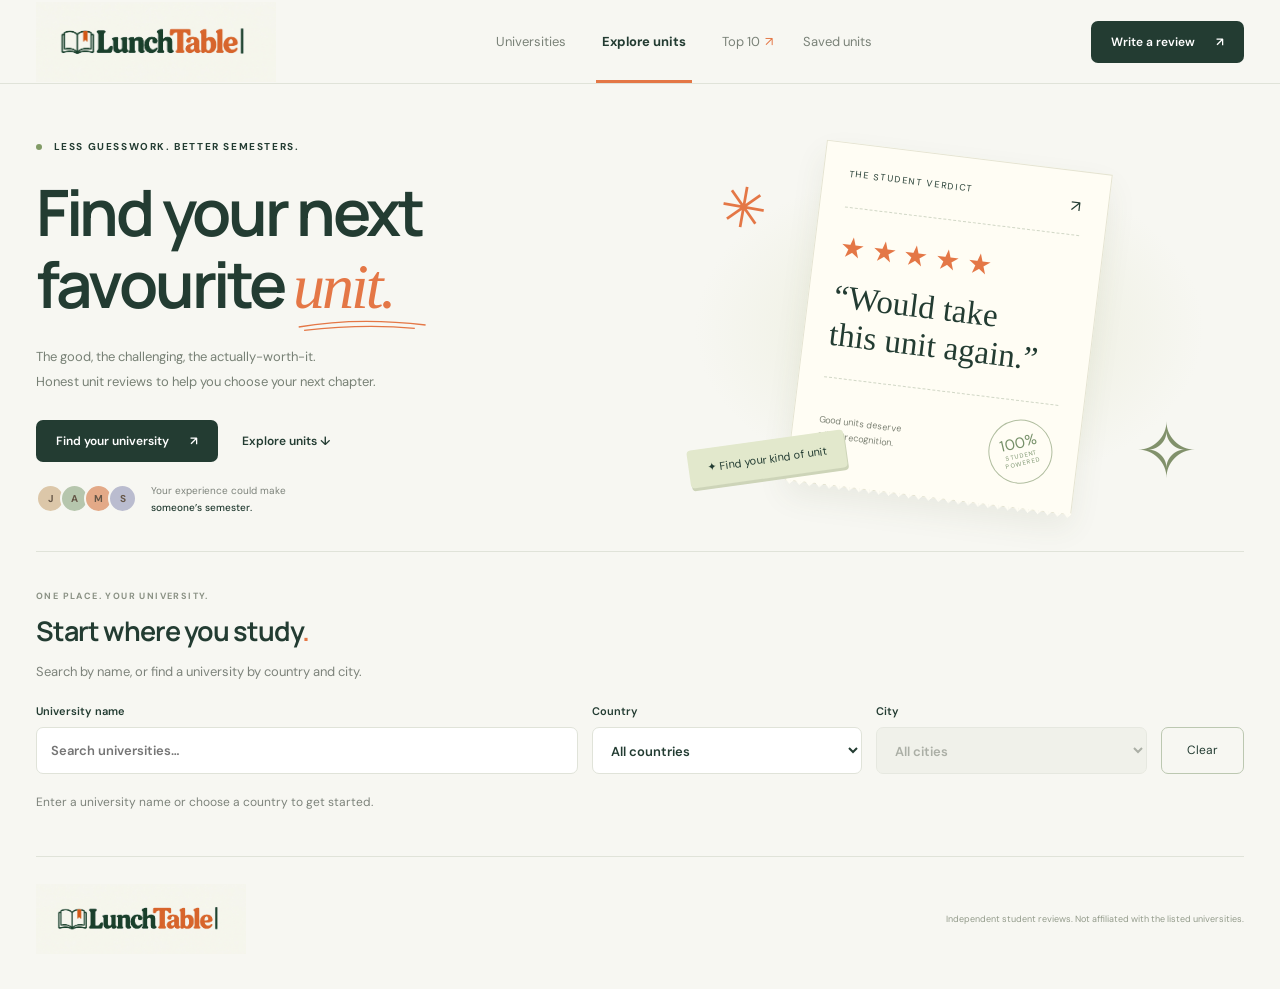
==== index.html @ 60475456 "added saved units" ====
<!doctype html><html lang="en"><head><meta charset="UTF-8"><meta name="viewport" content="width=device-width,initial-scale=1"><meta name="theme-color" content="#f7f7f2"><title>LunchTable — University unit reviews & rankings</title><meta name="description" content="Explore university units, read student reviews, and find the top-rated subjects at Monash, Melbourne, RMIT and Deakin."><link rel="icon" href="./assets/lunchtable-book-icon.png" type="image/png" sizes="64x64"><link rel="stylesheet" href="./assets/style.css"></head><body>
<header><a class="brand" href="./" aria-label="LunchTable home"><img class="brand-wordmark" src="./assets/lunchtable-book.jpg" width="2172" height="724" alt="LunchTable"></a><nav aria-label="Main navigation"><a class="nav directory-nav" href="#universities">Universities</a><button class="nav active" data-view="explore">Explore units</button><a class="nav" href="./top10.html">Top 10 <span>↗</span></a><a class="nav" href="./saved.html">Saved units</a></nav><button class="primary" id="write">Write a review <span>↗</span></button></header>
<main>
<section class="hero"><div class="hero-copy"><div class="eyebrow"><span></span> LESS GUESSWORK. BETTER SEMESTERS.</div><h1>Find your next<br>favourite <em>unit.</em><svg viewBox="0 0 200 20" aria-hidden="true"><path d="M4 13 Q90 -2 192 10 M12 18 Q100 8 176 15"/></svg></h1><p>The good, the challenging, the actually-worth-it.<br>Honest unit reviews to help you choose your next chapter.</p><div class="hero-actions"><a class="primary" href="#universities">Find your university <span>↗</span></a><a class="text-link" href="#catalogue" data-view="explore">Explore units ↓</a></div><div class="hero-bottom"><span class="avatars"><b>J</b><b>A</b><b>M</b><b>S</b></span><span>Your experience could make<br><strong>someone’s semester.</strong></span></div></div><div class="hero-art" aria-hidden="true"><span class="spark spark-one">✳</span><div class="ticket"><span class="ticket-top">THE STUDENT VERDICT <span>↗</span></span><div class="ticket-stars">★★★★★</div><div class="ticket-title">“Would take<br>this unit again.”</div><div class="ticket-bottom"><span>Good units deserve<br>a little recognition.</span><span class="seal">100%<br><small>STUDENT<br>POWERED</small></span></div></div><span class="floating-tag">✦ Find your kind of unit</span><span class="spark spark-two">✧</span></div></section>
<section class="university-directory" id="universities" aria-labelledby="university-heading"><div class="section-heading"><div><div class="eyebrow">ONE PLACE. YOUR UNIVERSITY.</div><h2 id="university-heading">Start where you study<span>.</span></h2></div></div><p class="finder-intro">Search by name, or find a university by country and city.</p><div class="university-finder"><label class="finder-query">University name<input id="university-search" type="search" placeholder="Search universities…" autocomplete="off" aria-controls="university-results"></label><label>Country<select id="university-country"><option value="">All countries</option></select></label><label>City<select id="university-city" disabled><option value="">All cities</option></select></label><button id="university-clear" class="secondary" type="button">Clear</button></div><p id="university-result-count" class="finder-summary" role="status"></p><div id="university-results" class="university-results"></div><div id="university-pagination" class="finder-pagination" hidden><button id="university-prev" class="secondary">← Previous</button><span id="university-page"></span><button id="university-next" class="secondary">Next →</button></div></section><div class="demo-note"><span><strong id="review-storage-label">Browser-only reviews</strong> · <span id="review-storage-note">Reviews and rankings are saved only in this browser, not shared with other visitors.</span></span><label class="toggle-label"><input type="checkbox" id="demo"> Demo reviews</label></div>
<section class="catalogue" id="catalogue"><div class="section-heading"><div><div class="eyebrow" id="section-eyebrow">YOUR NEXT SEMESTER STARTS HERE</div><h2 id="section-title">Explore the possibilities<span>.</span></h2></div><span class="unit-count" id="total-count"></span></div>
<p id="selected-university" class="selected-university"></p><p class="coverage-note" id="coverage-note" role="status"></p><div class="search-row"><label class="search-box"><svg viewBox="0 0 24 24" fill="none" stroke="currentColor" stroke-width="1.7"><circle cx="10.5" cy="10.5" r="6.5"/><path d="m16 16 5 5"/></svg><input id="search" placeholder="Search a unit name or code…" aria-label="Search units"><kbd>⌘ K</kbd></label><label class="sort-label">Sort by <select id="sort"><option value="popular">Most reviewed</option><option value="rating">Highest rated</option><option value="code">Unit code</option></select></label></div>
<div id="faculties" class="chips" aria-label="Filter by faculty"></div><div class="results-meta"><span id="result-count" aria-live="polite"></span><span id="rank-note">A little insight goes a long way.</span></div><div class="grid" id="units"><p>Loading the catalogue…</p></div><div class="load-more-wrap"><button id="load-more" class="secondary" hidden>Show more units ↓</button></div>
</section><section class="contribute"><div class="contribute-icon">✳</div><div><h2>Been there. Studied that.</h2><p>Help the next student find a unit they’ll love.</p></div><button class="primary" id="contribute">Share your experience ↗</button></section><footer><a class="brand" href="./" aria-label="LunchTable home"><img class="brand-wordmark" src="./assets/lunchtable-book.jpg" width="2172" height="724" alt="LunchTable"></a><span>Independent student reviews. Not affiliated with the listed universities.</span><a id="handbook-link" href="https://handbook.monash.edu/2026" target="_blank" rel="noreferrer">Official handbook ↗</a></footer></main>
<dialog id="detail"><button class="close" aria-label="Close unit details">×</button><div id="detail-content"></div></dialog>
<dialog id="review-dialog"><button class="close" aria-label="Close review form">×</button><div class="eyebrow">PASS IT ON</div><h2>How was your unit?</h2><p class="muted">Your honest experience helps someone choose.</p><form id="review-form"><label>Unit<select name="unit" id="review-unit" required></select></label><fieldset><legend>Your enjoyment rating</legend><div class="rating-input" id="rating-input"></div></fieldset><label>Your display name<input name="author" required minlength="2" maxlength="60" placeholder="e.g. Alex"></label><fieldset class="study-period"><legend>When did you take this unit?</legend><p class="form-help">Units change over time. Tell students which offering your review is about.</p><div class="study-period-fields"><label>Year taken<input type="number" name="year" id="review-year" required min="1958" step="1" placeholder="e.g. 2026"></label><label>Semester / teaching period<select name="semester" required><option value="" disabled selected>Select a semester</option><option>Semester 1</option><option>Semester 2</option><option>Summer semester</option><option>Winter semester</option><option>Trimester 1</option><option>Trimester 2</option><option>Trimester 3</option><option>Full year</option><option>Other teaching period</option></select></label></div></fieldset><label>Your review<textarea name="body" required minlength="20" maxlength="2000" rows="4" placeholder="What did you enjoy? What should other students know?"></textarea></label><p class="form-help">20–2,000 characters. Keep it constructive and avoid personal information. <span id="form-storage-note">Your review stays in this browser and is not publicly published.</span></p><p id="form-error" role="alert"></p><button class="primary submit" type="submit">Save review in this browser ↗</button></form></dialog><div id="toast" role="status"></div><script src="./assets/runtime-config.js"></script><script src="./assets/university-search.js"></script><script src="./assets/app.js"></script></body></html>
---- assets/style.css ----
@import url('https://fonts.googleapis.com/css2?family=DM+Sans:wght@400;450;500;550;600;650;700&family=Manrope:wght@500;600;650;700;750;800&display=swap');
:root{--bg:#f7f7f2;--ink:#233c32;--muted:#7d837b;--orange:#e47746;--line:#e0e3d9;--green:#345646}*{box-sizing:border-box}body{margin:0;background:var(--bg);color:var(--ink);font-family:'DM Sans',sans-serif;font-size:14px}button,input,select,textarea{font:inherit}button,a,input,select,textarea{-webkit-tap-highlight-color:transparent}button{cursor:pointer}button:focus-visible,a:focus-visible{outline:3px solid var(--orange);outline-offset:4px}a{color:inherit;text-decoration:none}header{height:94px;max-width:1320px;margin:auto;padding:0 50px;display:flex;align-items:center;justify-content:space-between;border-bottom:1px solid var(--line)}.brand{font-family:'Manrope',sans-serif;font-size:27px;font-weight:800;letter-spacing:-1.5px;display:flex;align-items:center;gap:9px}.brand-dot{color:var(--orange);margin-left:-9px}.brand-icon{background:var(--ink);color:var(--bg);width:33px;height:35px;border-radius:9px;font-size:31px;line-height:32px;text-align:center;position:relative}.brand-icon span{position:absolute;right:-7px;top:-7px;font-size:21px;color:var(--orange)}nav{display:flex;gap:30px;height:100%;align-items:center}.nav{height:100%;border:0;background:none;color:#7a8278;font-size:13px;position:relative}.nav.active{color:var(--ink);font-weight:700}.nav.active:after{content:'';position:absolute;bottom:0;height:3px;background:var(--orange);left:0;right:0}.nav span{color:var(--orange);margin-left:5px}.primary{background:var(--ink);color:white;border:0;border-radius:7px;padding:13px 20px;font-size:12px;font-weight:600}.primary span{margin-left:18px}main{max-width:1220px;margin:auto;padding:0 36px}.university-bar{display:flex;justify-content:space-between;align-items:center;padding:25px 0}.university-bar label{font-size:18px;display:flex;gap:8px;align-items:center}.university-bar select{background:transparent;border:0;font-size:12px;font-weight:650;color:var(--ink);padding:7px}.community{font-size:11px;color:var(--muted)}.community i,.eyebrow>span{display:inline-block;width:6px;height:6px;background:#819b66;border-radius:50%;margin-right:8px}.hero{display:grid;grid-template-columns:1.1fr 1fr;min-height:378px;padding:31px 26px 35px 0;align-items:center}.eyebrow{font-size:10px;letter-spacing:1.6px;font-weight:700}.hero h1{font-family:'Manrope',sans-serif;letter-spacing:-3.3px;font-size:58px;line-height:1.12;font-weight:650;margin:23px 0 23px;position:relative;width:fit-content}.hero h1 em{font-family:Georgia,serif;color:var(--orange);font-weight:400;letter-spacing:-3px}.hero h1 svg{position:absolute;bottom:-13px;right:-9px;width:135px;height:20px;fill:none;stroke:var(--orange);stroke-width:2}.hero p{line-height:1.9;color:#778075;font-size:13px}.hero-bottom{display:flex;gap:14px;margin-top:26px;align-items:center;font-size:10px;line-height:1.7;color:var(--muted)}.hero-bottom strong{color:var(--ink);font-weight:500}.avatars{display:flex;padding-left:5px}.avatars b{width:29px;height:29px;border-radius:50%;border:2px solid var(--bg);background:#dcc7a9;display:grid;place-items:center;margin-left:-5px;color:#655647;font-size:10px}.avatars b:nth-child(2){background:#b6c6ad}.avatars b:nth-child(3){background:#e3a987}.avatars b:nth-child(4){background:#babccf}.hero-art{height:330px;position:relative;display:grid;place-items:center;background:radial-gradient(ellipse,#e9ebd8 0,transparent 67%)}.ticket{width:288px;background:#fffdf4;padding:24px 25px;transform:rotate(7deg);box-shadow:0 14px 30px #4f593114;border:1px solid #e5e4d3;position:relative}.ticket:after{content:'';position:absolute;left:-1px;right:-1px;height:9px;bottom:-8px;background:linear-gradient(135deg,#fffdf4 25%,transparent 25%) -5px 0,linear-gradient(225deg,#fffdf4 25%,transparent 25%) -5px 0;background-size:10px 10px}.ticket-top{display:flex;justify-content:space-between;font-size:9px;letter-spacing:1.7px;border-bottom:1px dashed #d1d7c6;padding-bottom:18px}.ticket-top span{font-size:16px}.ticket-stars{font-size:28px;letter-spacing:7px;color:var(--orange);margin-top:21px}.ticket-title{font-family:Georgia,serif;font-size:33px;line-height:1.15;margin:13px 0 23px}.ticket-bottom{display:flex;align-items:center;justify-content:space-between;font-size:9px;color:#7b8073;line-height:1.6;border-top:1px dashed #d1d7c6;padding-top:18px}.seal{border:1px solid #b1bea0;border-radius:50%;width:64px;height:64px;display:flex;flex-direction:column;align-items:center;justify-content:center;color:#769069;font-size:15px;line-height:1.1;transform:rotate(-20deg)}.seal small{font-size:6px;text-align:center;line-height:1.4;letter-spacing:1px}.spark{position:absolute;color:var(--orange)}.spark-one{top:18px;left:39px;font-size:56px;transform:rotate(10deg)}.spark-two{bottom:3px;right:20px;font-size:75px;color:#81916b}.floating-tag{position:absolute;bottom:25px;left:7px;transform:rotate(-8deg);background:#e2e8cc;padding:12px 19px;border-radius:4px;font-size:11px;box-shadow:1px 3px 0 #cdd4b8}.demo-note{margin:20px 0 43px;padding:11px 14px;background:#eeefe7;border-radius:6px;display:flex;justify-content:space-between;align-items:center;font-size:10px;color:#747c6d;gap:12px}.toggle-label{white-space:nowrap;display:flex;align-items:center;gap:6px}.toggle-label input{accent-color:var(--green)}.section-heading{display:flex;justify-content:space-between;align-items:end}.section-heading .eyebrow{font-size:9px;color:#8b9285;letter-spacing:1.4px}h2{font-family:'Manrope',sans-serif;font-size:27px;letter-spacing:-1px;font-weight:650;margin:10px 0 0}h2 span{color:var(--orange)}.unit-count{font-size:11px;color:#8b9187;padding-bottom:5px}.search-row{display:flex;gap:20px;margin:25px 0 18px;align-items:center}.search-box{background:white;border:1px solid var(--line);border-radius:7px;display:flex;align-items:center;flex:1;padding:13px 16px;gap:11px}.search-box svg{width:18px;height:18px;color:#8b9285}.search-box input{width:100%;border:0;background:none;outline:none;color:var(--ink);font-size:12px}.search-box:focus-within{border-color:var(--green)}kbd{font-size:10px;background:#f5f6f0;border:1px solid var(--line);border-radius:4px;padding:3px 6px;white-space:nowrap;color:#8e9387}.sort-label{font-size:11px;color:#8b9186;white-space:nowrap}.sort-label select{background:transparent;border:0;color:var(--ink);font-size:11px;margin-left:6px}.chips{display:flex;gap:7px;flex-wrap:wrap}.chip{border:1px solid var(--line);background:transparent;border-radius:30px;padding:8px 14px;color:#777f71;font-size:10px;white-space:nowrap}.chip.active{background:var(--ink);color:white;border-color:var(--ink)}.results-meta{display:flex;justify-content:space-between;margin:25px 0 14px;font-size:10px;color:#969c91}.grid{display:grid;grid-template-columns:repeat(3,1fr);gap:16px}.card{position:relative;background:#fff;border:1px solid #e2e5db;border-radius:10px;padding:22px;min-height:231px;transition:transform .2s,box-shadow .2s}.card:hover{transform:translateY(-3px);box-shadow:0 9px 22px #263c3209}.card-top{display:flex;align-items:center;justify-content:space-between;margin-bottom:17px}.faculty-tag{border-radius:4px;padding:5px 8px;font-size:8px;font-weight:650;background:var(--tint);color:var(--tone)}.bookmark{background:none;border:0;padding:2px;color:#acb1a4}.bookmark svg{width:16px;height:19px;fill:none;stroke:currentColor;stroke-width:1.5}.bookmark.saved{color:var(--orange)}.bookmark.saved svg{fill:#f7e1d6}.code{font-size:10px;letter-spacing:.6px;color:#8f9789;font-weight:600}.unit-title{font-family:'Manrope',sans-serif;font-weight:700;font-size:16px;line-height:1.5;letter-spacing:-.4px;margin:5px 0 13px;background:none;border:0;padding:0;text-align:left;color:var(--ink);min-height:48px}.rating{font-size:14px;font-weight:700;display:flex;align-items:center;gap:7px}.stars{color:var(--orange);font-size:12px;letter-spacing:1px}.rating small{font-size:10px;color:#979d93;font-weight:400}.card-bottom{display:flex;justify-content:space-between;border-top:1px solid #edf0e7;margin-top:16px;padding-top:12px;font-size:9px;color:#9ba292}.card-bottom button{border:0;background:none;color:#5d7562;font-size:10px}.rank{font-size:12px;font-weight:700;color:var(--orange);margin-right:7px}.contribute{display:flex;align-items:center;gap:23px;background:#edf0e4;border:1px solid #e1e7d6;border-radius:8px;margin:40px 0;padding:27px 30px}.contribute-icon{font-size:49px;color:#7e936b}.contribute h2{font-size:21px;margin:0}.contribute p{font-size:11px;color:#87917b;margin-bottom:0}.contribute .primary{margin-left:auto}footer{display:flex;align-items:center;justify-content:space-between;border-top:1px solid var(--line);padding:27px 0 34px;font-size:9px;color:#939b8b;gap:18px}footer .brand{font-size:21px;color:var(--ink)}dialog{border:1px solid var(--line);border-radius:14px;padding:34px;width:min(580px,calc(100% - 28px));max-height:90vh;color:var(--ink);background:var(--bg)}dialog::backdrop{background:#1b302a77;backdrop-filter:blur(4px)}.close{position:absolute;right:16px;top:10px;background:none;border:0;font-size:27px;color:#6c7b69}dialog h2{margin:12px 0}dialog p{line-height:1.8}dialog form{display:grid;gap:15px;margin-top:23px}form label{display:grid;gap:7px;font-size:12px;font-weight:600}form input,form select,textarea{width:100%;padding:12px;border:1px solid #d5dccd;border-radius:6px;background:white;color:var(--ink)}fieldset{border:0;padding:0;margin:0}legend{font-size:12px;margin-bottom:6px}.rating-input{display:flex;gap:10px}.rating-input label{display:block;cursor:pointer}.rating-input input{position:absolute;opacity:0;width:1px}.rating-input span{font-size:34px;color:#ccd2c4}.rating-input label.selected span{color:var(--orange)}.rating-input input:focus-visible+span{outline:2px solid var(--green)}.muted,.form-help{color:var(--muted);font-size:12px}.form-help{font-size:10px;margin:0}#form-error{color:#a03b23;margin:0;font-size:12px}.submit{width:100%}.detail-description{font-size:13px;color:#778070}.detail-actions{display:flex;gap:18px;align-items:center;margin:24px 0}.detail-actions a{font-size:12px;text-decoration:underline}.review-item{padding:20px 0;border-top:1px solid var(--line)}.review-item .review-head{display:flex;justify-content:space-between;gap:15px;font-size:12px}.review-item p{font-size:13px;margin:10px 0}.review-item small{color:var(--muted);font-size:10px}.empty{grid-column:1/-1;text-align:center;padding:55px 20px;border:1px dashed #d8dece;border-radius:10px;color:#84917c}.empty h3{color:var(--ink)}#toast{position:fixed;bottom:24px;left:50%;transform:translateX(-50%);background:var(--ink);color:white;padding:14px 24px;border-radius:8px;display:none;z-index:10;box-shadow:0 5px 25px #0002;font-size:12px}.catalogue{scroll-margin-top:20px}@media(min-width:1450px){header{max-width:1400px}main{max-width:1280px}.hero{min-height:430px}.hero h1{font-size:65px}.hero-art{transform:scale(1.08)}}@media(max-width:800px){header{padding:0 24px;height:78px}nav{gap:15px}.brand{font-size:24px}main{padding:0 24px}.hero h1{font-size:47px}.hero-art{transform:scale(.85);margin-right:-20px}.hero{grid-template-columns:1fr .9fr}.grid{grid-template-columns:repeat(2,1fr)}.community{font-size:9px}.hero p{font-size:12px}.demo-note{font-size:9px}footer span{max-width:220px;line-height:1.8}}
@media(max-width:680px){header{height:73px;padding:0 20px}.brand{font-size:25px}header>.primary{padding:11px 13px;font-size:10px}header>.primary span{margin-left:8px}nav{position:fixed;bottom:0;left:0;right:0;z-index:5;height:62px;background:#fcfcf8f5;border-top:1px solid var(--line);justify-content:space-around;backdrop-filter:blur(12px)}.nav{font-size:11px}.nav.active:after{bottom:auto;top:0}.community{display:none}main{padding:0 20px}.university-bar{padding:16px 0}.hero{padding:18px 0 0;display:block;min-height:0}.hero h1{font-size:51px;letter-spacing:-3px;margin-top:21px}.hero .eyebrow{font-size:8px}.hero p{font-size:12px;line-height:1.9}.hero-bottom{margin-top:20px}.hero-art{height:250px;transform:scale(.77);margin:-14px -30px -13px}.spark-one{left:38px;top:0}.spark-two{right:20px;bottom:-35px}.floating-tag{bottom:-20px}.demo-note{margin:25px 0 32px;align-items:flex-start;line-height:1.7;flex-direction:column;gap:5px}.toggle-label{font-size:10px}.section-heading h2{font-size:24px}.section-heading .eyebrow{font-size:8px}.unit-count{display:none}.search-row{gap:8px;flex-wrap:wrap;margin:20px 0 14px}.search-box{flex-basis:100%}.sort-label{margin-left:auto;padding-top:5px}.chips{flex-wrap:nowrap;overflow-x:auto;margin-right:-20px;padding:3px 20px 7px 0}.chip{font-size:10px}.results-meta{margin-top:17px;font-size:9px}#rank-note{display:none}.grid{grid-template-columns:1fr;gap:12px}.card{min-height:0;padding:20px}.card-top{margin-bottom:13px}.unit-title{min-height:0;font-size:17px;margin-bottom:14px}.faculty-tag{font-size:9px}.contribute{padding:24px 20px;flex-wrap:wrap;gap:15px;margin:28px 0}.contribute h2{font-size:19px}.contribute-icon{font-size:34px}.contribute .primary{margin-left:0;width:100%;margin-top:4px}footer{flex-wrap:wrap;padding-bottom:95px;gap:16px}footer span{max-width:100%;order:3;flex-basis:100%}dialog{padding:28px 22px}.hero-art .ticket{margin-top:5px}.detail-actions{align-items:flex-start;flex-direction:column}}

header .brand{white-space:nowrap;flex-shrink:0}header>.primary{white-space:nowrap}.brand-icon{flex-shrink:0}
@media(max-width:680px){.hero-art{height:340px;margin:-20px -10px -25px}.spark-two{bottom:2px}.floating-tag{bottom:18px}.chips{scrollbar-width:none}.chips::-webkit-scrollbar{display:none}}

.study-period .form-help{margin:0 0 12px}.study-period-fields{display:grid;grid-template-columns:1fr 1.6fr;gap:12px}@media(max-width:400px){.study-period-fields{grid-template-columns:1fr}}
/* Website layout: persistent top navigation and a desktop university directory. */
html{scroll-behavior:smooth;scroll-padding-top:130px}header{position:sticky;top:0;z-index:5;background:#f7f7f2f5;backdrop-filter:blur(12px);max-width:none;padding:0 max(36px,calc((100vw - 1210px)/2));height:84px}main{max-width:1282px}.directory-nav{display:flex;align-items:center}.hero{min-height:410px;grid-template-columns:1.2fr 1fr}.hero h1{font-size:64px}.hero-actions{display:flex;gap:24px;align-items:center;margin:25px 0 20px}.text-link{font-size:12px;font-weight:600}.hero-bottom{margin-top:12px}.hero-art{height:350px}.university-directory{padding:38px 0 26px;border-top:1px solid var(--line);scroll-margin-top:110px}.university-cards{display:grid;grid-template-columns:repeat(4,minmax(0,1fr));gap:14px;margin-top:25px}.university-card{background:#fff;border:1px solid var(--line);border-radius:10px;text-align:left;padding:20px;color:var(--ink);display:flex;flex-direction:column;gap:8px;transition:background .2s,border-color .2s}.university-card:hover{border-color:#9aab94;background:#fafbf5}.university-card.selected{border-color:#72906e;box-shadow:inset 0 0 0 1px #72906e}.university-monogram{width:37px;height:37px;background:#edf0e4;border-radius:8px;display:flex;align-items:center;justify-content:center;font-family:Georgia,serif;font-size:23px;position:relative;margin-bottom:11px}.university-monogram span{font:14px 'DM Sans',sans-serif;position:absolute;left:190px;top:0;color:#859078}.university-card:nth-child(2) .university-monogram{background:#e8edf5}.university-card:nth-child(3) .university-monogram{background:#f7e4df}.university-card:nth-child(4) .university-monogram{background:#e5f0ec}.university-card strong{font-size:13px;letter-spacing:-.2px}.university-card>span:not(.university-monogram){font-size:10px;color:#859078}.university-card-footer{margin-top:13px;padding-top:13px;border-top:1px solid #edf0e7;display:flex;justify-content:space-between;gap:5px}.university-card-footer>span{font-size:9px}.demo-note{margin:0 0 40px}.coverage-note{font-size:11px;line-height:1.7;color:#7c8674;margin:13px 0 0;max-width:850px}.load-more-wrap{text-align:center;margin:26px 0}.secondary{border:1px solid #bcc8b1;padding:12px 25px;border-radius:7px;background:transparent;color:var(--ink);font-size:12px}.secondary:hover{background:#edf0e4}.faculty-tag{max-width:calc(100% - 25px);overflow:hidden;text-overflow:ellipsis;white-space:nowrap}.catalogue{scroll-margin-top:110px}footer{padding-bottom:35px}.university-card{position:relative}.university-monogram span{position:fixed;display:none}.university-card:after{content:'↗';position:absolute;top:22px;right:20px;color:#87917b}
@media(max-width:1000px){header{padding:0 26px}nav{gap:18px}.hero h1{font-size:54px}.university-cards{grid-template-columns:repeat(2,minmax(0,1fr))}.hero{min-height:380px}.hero-art{transform:scale(.9)}}
@media(max-width:680px){html{scroll-padding-top:135px}header{height:118px;padding:17px 20px 57px;flex-wrap:nowrap;align-items:center}header>.primary{font-size:10px}nav{position:absolute;top:67px;bottom:auto;height:50px;left:20px;right:20px;border:0;border-top:1px solid var(--line);background:none;justify-content:space-between;gap:10px;backdrop-filter:none}.nav{font-size:10px}.nav.active:after{top:auto;bottom:0}.directory-nav{height:100%}.hero{display:grid;grid-template-columns:1fr;min-height:0;padding:24px 0}.hero h1{font-size:48px}.hero-art{display:none}.hero-actions{gap:18px;margin-top:22px}.hero-actions .primary{font-size:11px}.hero-bottom{margin-top:20px}.university-directory{padding-top:30px}.university-directory h2{font-size:24px}.university-cards{gap:10px;margin-top:20px}.university-card{padding:15px}.university-card strong{font-size:12px;min-height:32px}.university-card-footer{flex-direction:column;margin-top:8px;font-size:10px}.university-card:after{top:18px;right:15px}.demo-note{margin:5px 0 32px}.catalogue{scroll-margin-top:135px}footer{padding-bottom:30px}.grid{grid-template-columns:1fr}.community{display:none}}
[hidden]{display:none!important}.finder-intro{color:var(--muted);font-size:13px;margin:14px 0 24px}.university-finder{display:grid;grid-template-columns:2fr 1fr 1fr auto;gap:14px;align-items:end}.university-finder label{display:grid;gap:9px;font-size:11px;font-weight:600}.university-finder input,.university-finder select{width:100%;min-width:0;padding:14px;border:1px solid var(--line);border-radius:7px;background:white;color:var(--ink);font:inherit;font-size:13px;height:47px}.university-finder input:focus,.university-finder select:focus{outline:2px solid #72906e;outline-offset:2px}.university-finder select:disabled{background:#eeefe7;color:#8b9186}.university-finder .secondary{height:47px}.finder-summary{font-size:12px;color:var(--muted);margin:20px 0}.university-result{display:flex;justify-content:space-between;align-items:center;gap:20px;width:100%;border:1px solid var(--line);border-radius:7px;background:#fff;color:var(--ink);padding:18px;text-align:left;margin:8px 0}.university-result strong{display:block;font-size:14px}.university-result small{display:block;color:var(--muted);font-size:11px;margin-top:7px;line-height:1.6}.university-result>span:last-child{white-space:nowrap;font-size:11px}.university-result:hover,.university-result.selected{border-color:#72906e;background:#f0f3e8}.finder-pagination{display:flex;justify-content:center;align-items:center;gap:20px;margin:22px 0;font-size:12px}.secondary:disabled{opacity:.4;cursor:default}.selected-university{font-size:13px;font-weight:600;margin:20px 0 0}.hero{margin-top:25px}@media(max-width:680px){.university-finder{grid-template-columns:1fr 1fr}.finder-query{grid-column:1/-1}.university-finder>.secondary{grid-column:1/-1;justify-self:start}.university-result{padding:14px;gap:12px}.university-result>span:last-child{font-size:10px}.hero{margin-top:0}}

/* LunchTable: a shared table and a conversation bubble. */
.brand-logo{display:block;flex-shrink:0;object-fit:contain}.brand-table{color:var(--orange)}.brand{letter-spacing:-1.2px;gap:10px}footer .brand-logo{width:36px;height:36px}@media(max-width:680px){header .brand{font-size:23px;gap:8px}header .brand-logo{width:36px;height:36px}}

.brand-wordmark{display:block;width:240px;height:auto;max-width:100%;mix-blend-mode:multiply}footer .brand-wordmark{width:210px}@media(max-width:800px){header .brand-wordmark{width:190px}}@media(max-width:380px){header .brand-wordmark{width:160px}}
/* Shared navigation links and dedicated rankings page. */
nav a.nav{display:inline-flex;align-items:center}.rankings-page{max-width:1120px}.rankings-intro{padding:54px 0 36px}.rankings-intro h1{font-family:Manrope,sans-serif;font-size:44px;letter-spacing:-1.7px;max-width:760px;line-height:1.2}.rankings-intro h1 em{font-family:Georgia,serif;color:var(--orange);font-weight:400}.rankings-intro p{line-height:1.8;max-width:850px;color:var(--muted)}#ranking-storage{font-size:12px}.ranking-method{border:1px solid var(--line);padding:16px 20px;border-radius:10px;margin-top:24px}.ranking-method summary{cursor:pointer;font-weight:700}.ranking-method p{font-size:13px}.leaderboard-list{padding:0;list-style:none;margin:22px 0 42px}.leaderboard-row{display:flex;align-items:center;gap:20px;padding:23px 20px;border-bottom:1px solid var(--line);background:white}.leaderboard-row:first-child{border-radius:12px 12px 0 0}.leaderboard-place{font-size:25px;font-weight:800;color:var(--orange);min-width:36px}.leaderboard-unit{flex:1}.leaderboard-unit h3{margin:7px 0;font-size:17px}.leaderboard-unit small,.leaderboard-unit>span{color:var(--muted);font-size:11px}.leaderboard-stats{display:grid;gap:7px;text-align:right}.leaderboard-stats strong{font-size:21px;color:var(--green)}.leaderboard-stats span,.leaderboard-stats small{font-size:11px;color:var(--muted)}.university-ranking-picker{padding:22px 0 35px}.university-ranking-picker>label{display:block;margin:20px 0 9px;font-weight:700}.university-ranking-picker>input{width:100%;max-width:600px;padding:15px;border:1px solid var(--line);border-radius:8px;background:white;color:var(--ink)}#selection-status{font-size:12px;color:var(--muted)}@media(max-width:680px){.rankings-intro{padding-top:32px}.rankings-intro h1{font-size:33px}.leaderboard-row{flex-wrap:wrap;gap:12px;padding:18px 14px}.leaderboard-unit{flex-basis:75%}.leaderboard-stats{margin-left:48px;text-align:left;display:flex;flex-wrap:wrap;align-items:center;gap:12px}}

.ranking-options{max-width:600px}.ranking-options .university-result{text-align:left;gap:16px}.ranking-options .university-result span{white-space:nowrap}
.saved-university{margin-bottom:40px}.saved-university .section-heading{gap:18px}.saved-university .section-heading h2{font-size:25px}.saved-university .section-heading>span{white-space:nowrap;color:var(--muted);font-size:12px}.saved-list{list-style:none;padding:0;margin:18px 0}.saved-row{display:flex;justify-content:space-between;align-items:center;gap:20px;padding:23px;background:white;border-bottom:1px solid var(--line)}.saved-row:first-child{border-radius:10px 10px 0 0}.saved-row h3{margin:8px 0;font-size:17px}.saved-row small,.saved-row div>span{font-size:11px;color:var(--muted)}.saved-row .secondary{flex-shrink:0}.saved-row a:hover{text-decoration:underline}#saved-groups>.empty{margin-bottom:42px}#saved-groups>.empty p{margin-bottom:28px}@media(max-width:680px){.saved-row{padding:18px;flex-wrap:wrap}.saved-university .section-heading h2{font-size:22px}.saved-row h3{line-height:1.5}}
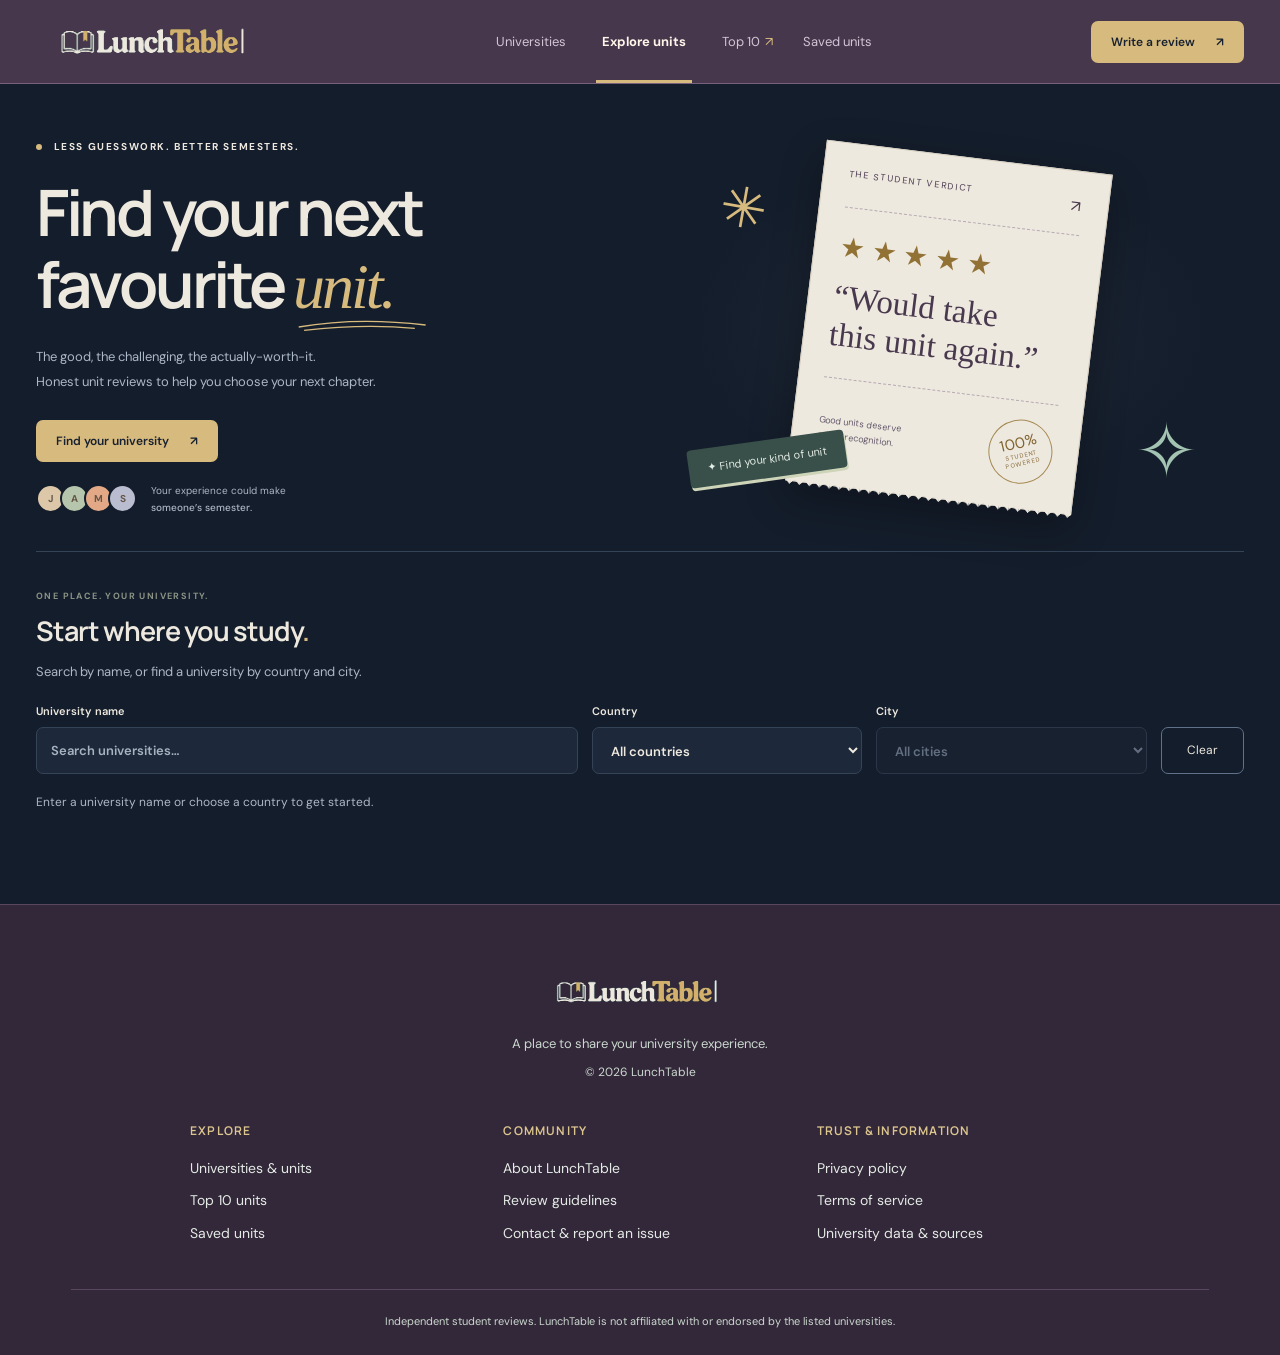
==== commit 384fe1f5: "dark moded the entire website, added footer pages and tweaked some UI stuff" ====
--- a/index.html
+++ b/index.html
@@ -1,11 +1,11 @@
-<!doctype html><html lang="en"><head><meta charset="UTF-8"><meta name="viewport" content="width=device-width,initial-scale=1"><meta name="theme-color" content="#f7f7f2"><title>LunchTable — University unit reviews & rankings</title><meta name="description" content="Explore university units, read student reviews, and find the top-rated subjects at Monash, Melbourne, RMIT and Deakin."><link rel="icon" href="./assets/lunchtable-book-icon.png" type="image/png" sizes="64x64"><link rel="stylesheet" href="./assets/style.css"></head><body>
-<header><a class="brand" href="./" aria-label="LunchTable home"><img class="brand-wordmark" src="./assets/lunchtable-book.jpg" width="2172" height="724" alt="LunchTable"></a><nav aria-label="Main navigation"><a class="nav directory-nav" href="#universities">Universities</a><button class="nav active" data-view="explore">Explore units</button><a class="nav" href="./top10.html">Top 10 <span>↗</span></a><a class="nav" href="./saved.html">Saved units</a></nav><button class="primary" id="write">Write a review <span>↗</span></button></header>
+<!doctype html><html lang="en"><head><meta charset="UTF-8"><meta name="viewport" content="width=device-width,initial-scale=1"><meta name="theme-color" content="#141d2b"><title>LunchTable — University unit reviews & rankings</title><meta name="description" content="Explore university units, read student reviews, and find the top-rated subjects at Monash, Melbourne, RMIT and Deakin."><link rel="icon" href="./assets/lunchtable-book-icon.png" type="image/png" sizes="64x64"><link rel="stylesheet" href="./assets/style.css"><link rel="stylesheet" href="./assets/theme-midnight.css"></head><body>
+<header><a class="brand" href="./" aria-label="LunchTable home"><img class="brand-wordmark" src="./assets/lunchtable-midnight.jpg" width="2172" height="724" alt="LunchTable"></a><nav aria-label="Main navigation"><a class="nav directory-nav" href="#universities">Universities</a><button class="nav active" data-view="explore">Explore units</button><a class="nav" href="./top10.html">Top 10 <span>↗</span></a><a class="nav" href="./saved.html">Saved units</a></nav><button class="primary" id="write">Write a review <span>↗</span></button></header>
 <main>
-<section class="hero"><div class="hero-copy"><div class="eyebrow"><span></span> LESS GUESSWORK. BETTER SEMESTERS.</div><h1>Find your next<br>favourite <em>unit.</em><svg viewBox="0 0 200 20" aria-hidden="true"><path d="M4 13 Q90 -2 192 10 M12 18 Q100 8 176 15"/></svg></h1><p>The good, the challenging, the actually-worth-it.<br>Honest unit reviews to help you choose your next chapter.</p><div class="hero-actions"><a class="primary" href="#universities">Find your university <span>↗</span></a><a class="text-link" href="#catalogue" data-view="explore">Explore units ↓</a></div><div class="hero-bottom"><span class="avatars"><b>J</b><b>A</b><b>M</b><b>S</b></span><span>Your experience could make<br><strong>someone’s semester.</strong></span></div></div><div class="hero-art" aria-hidden="true"><span class="spark spark-one">✳</span><div class="ticket"><span class="ticket-top">THE STUDENT VERDICT <span>↗</span></span><div class="ticket-stars">★★★★★</div><div class="ticket-title">“Would take<br>this unit again.”</div><div class="ticket-bottom"><span>Good units deserve<br>a little recognition.</span><span class="seal">100%<br><small>STUDENT<br>POWERED</small></span></div></div><span class="floating-tag">✦ Find your kind of unit</span><span class="spark spark-two">✧</span></div></section>
+<section class="hero"><div class="hero-copy"><div class="eyebrow"><span></span> LESS GUESSWORK. BETTER SEMESTERS.</div><h1>Find your next<br>favourite <em>unit.</em><svg viewBox="0 0 200 20" aria-hidden="true"><path d="M4 13 Q90 -2 192 10 M12 18 Q100 8 176 15"/></svg></h1><p>The good, the challenging, the actually-worth-it.<br>Honest unit reviews to help you choose your next chapter.</p><div class="hero-actions"><a class="primary" href="#universities">Find your university <span>↗</span></a></div><div class="hero-bottom"><span class="avatars"><b>J</b><b>A</b><b>M</b><b>S</b></span><span>Your experience could make<br><strong>someone’s semester.</strong></span></div></div><div class="hero-art" aria-hidden="true"><span class="spark spark-one">✳</span><div class="ticket"><span class="ticket-top">THE STUDENT VERDICT <span>↗</span></span><div class="ticket-stars">★★★★★</div><div class="ticket-title">“Would take<br>this unit again.”</div><div class="ticket-bottom"><span>Good units deserve<br>a little recognition.</span><span class="seal">100%<br><small>STUDENT<br>POWERED</small></span></div></div><span class="floating-tag">✦ Find your kind of unit</span><span class="spark spark-two">✧</span></div></section>
 <section class="university-directory" id="universities" aria-labelledby="university-heading"><div class="section-heading"><div><div class="eyebrow">ONE PLACE. YOUR UNIVERSITY.</div><h2 id="university-heading">Start where you study<span>.</span></h2></div></div><p class="finder-intro">Search by name, or find a university by country and city.</p><div class="university-finder"><label class="finder-query">University name<input id="university-search" type="search" placeholder="Search universities…" autocomplete="off" aria-controls="university-results"></label><label>Country<select id="university-country"><option value="">All countries</option></select></label><label>City<select id="university-city" disabled><option value="">All cities</option></select></label><button id="university-clear" class="secondary" type="button">Clear</button></div><p id="university-result-count" class="finder-summary" role="status"></p><div id="university-results" class="university-results"></div><div id="university-pagination" class="finder-pagination" hidden><button id="university-prev" class="secondary">← Previous</button><span id="university-page"></span><button id="university-next" class="secondary">Next →</button></div></section><div class="demo-note"><span><strong id="review-storage-label">Browser-only reviews</strong> · <span id="review-storage-note">Reviews and rankings are saved only in this browser, not shared with other visitors.</span></span><label class="toggle-label"><input type="checkbox" id="demo"> Demo reviews</label></div>
-<section class="catalogue" id="catalogue"><div class="section-heading"><div><div class="eyebrow" id="section-eyebrow">YOUR NEXT SEMESTER STARTS HERE</div><h2 id="section-title">Explore the possibilities<span>.</span></h2></div><span class="unit-count" id="total-count"></span></div>
-<p id="selected-university" class="selected-university"></p><p class="coverage-note" id="coverage-note" role="status"></p><div class="search-row"><label class="search-box"><svg viewBox="0 0 24 24" fill="none" stroke="currentColor" stroke-width="1.7"><circle cx="10.5" cy="10.5" r="6.5"/><path d="m16 16 5 5"/></svg><input id="search" placeholder="Search a unit name or code…" aria-label="Search units"><kbd>⌘ K</kbd></label><label class="sort-label">Sort by <select id="sort"><option value="popular">Most reviewed</option><option value="rating">Highest rated</option><option value="code">Unit code</option></select></label></div>
+<section class="catalogue" id="catalogue"><div class="section-heading university-context"><div><div class="eyebrow" id="section-eyebrow">YOUR NEXT SEMESTER STARTS HERE</div><h2 id="section-title">Explore the possibilities<span>.</span></h2></div><div class="university-context-actions"><span class="unit-count" id="total-count"></span></div></div>
+<a id="handbook-link" class="handbook-source" href="https://handbook.monash.edu/2026" target="_blank" rel="noreferrer" hidden>Official handbook ↗</a><p class="coverage-note" id="coverage-note" role="status"></p><div class="search-row"><label class="search-box"><svg viewBox="0 0 24 24" fill="none" stroke="currentColor" stroke-width="1.7"><circle cx="10.5" cy="10.5" r="6.5"/><path d="m16 16 5 5"/></svg><input id="search" placeholder="Search a unit name or code…" aria-label="Search units"><kbd>⌘ K</kbd></label><label class="sort-label">Sort by <select id="sort"><option value="popular">Most reviewed</option><option value="rating">Highest rated</option><option value="code">Unit code</option></select></label></div>
 <div id="faculties" class="chips" aria-label="Filter by faculty"></div><div class="results-meta"><span id="result-count" aria-live="polite"></span><span id="rank-note">A little insight goes a long way.</span></div><div class="grid" id="units"><p>Loading the catalogue…</p></div><div class="load-more-wrap"><button id="load-more" class="secondary" hidden>Show more units ↓</button></div>
-</section><section class="contribute"><div class="contribute-icon">✳</div><div><h2>Been there. Studied that.</h2><p>Help the next student find a unit they’ll love.</p></div><button class="primary" id="contribute">Share your experience ↗</button></section><footer><a class="brand" href="./" aria-label="LunchTable home"><img class="brand-wordmark" src="./assets/lunchtable-book.jpg" width="2172" height="724" alt="LunchTable"></a><span>Independent student reviews. Not affiliated with the listed universities.</span><a id="handbook-link" href="https://handbook.monash.edu/2026" target="_blank" rel="noreferrer">Official handbook ↗</a></footer></main>
+</section><section class="contribute"><div class="contribute-icon">✳</div><div><h2>Been there. Studied that.</h2><p>Help the next student find a unit they’ll love.</p></div><button class="primary" id="contribute">Share your experience ↗</button></section></main><footer class="site-footer"><div class="footer-inner"><div class="footer-identity"><a class="brand" href="./index.html" aria-label="LunchTable home"><img class="brand-wordmark" src="./assets/lunchtable-midnight.jpg" width="2172" height="724" alt="LunchTable"></a><p>A place to share your university experience.</p><small>© 2026 LunchTable</small></div><div class="footer-columns"><section><h2>Explore</h2><a href="./index.html#universities">Universities &amp; units</a><a href="./top10.html">Top 10 units</a><a href="./saved.html">Saved units</a></section><section><h2>Community</h2><a href="./about.html">About LunchTable</a><a href="./guidelines.html">Review guidelines</a><a href="./contact.html">Contact &amp; report an issue</a></section><section><h2>Trust &amp; information</h2><a href="./privacy.html">Privacy policy</a><a href="./terms.html">Terms of service</a><a href="./university-data.html">University data &amp; sources</a></section></div><p class="footer-disclaimer">Independent student reviews. LunchTable is not affiliated with or endorsed by the listed universities.</p></div></footer>
 <dialog id="detail"><button class="close" aria-label="Close unit details">×</button><div id="detail-content"></div></dialog>
-<dialog id="review-dialog"><button class="close" aria-label="Close review form">×</button><div class="eyebrow">PASS IT ON</div><h2>How was your unit?</h2><p class="muted">Your honest experience helps someone choose.</p><form id="review-form"><label>Unit<select name="unit" id="review-unit" required></select></label><fieldset><legend>Your enjoyment rating</legend><div class="rating-input" id="rating-input"></div></fieldset><label>Your display name<input name="author" required minlength="2" maxlength="60" placeholder="e.g. Alex"></label><fieldset class="study-period"><legend>When did you take this unit?</legend><p class="form-help">Units change over time. Tell students which offering your review is about.</p><div class="study-period-fields"><label>Year taken<input type="number" name="year" id="review-year" required min="1958" step="1" placeholder="e.g. 2026"></label><label>Semester / teaching period<select name="semester" required><option value="" disabled selected>Select a semester</option><option>Semester 1</option><option>Semester 2</option><option>Summer semester</option><option>Winter semester</option><option>Trimester 1</option><option>Trimester 2</option><option>Trimester 3</option><option>Full year</option><option>Other teaching period</option></select></label></div></fieldset><label>Your review<textarea name="body" required minlength="20" maxlength="2000" rows="4" placeholder="What did you enjoy? What should other students know?"></textarea></label><p class="form-help">20–2,000 characters. Keep it constructive and avoid personal information. <span id="form-storage-note">Your review stays in this browser and is not publicly published.</span></p><p id="form-error" role="alert"></p><button class="primary submit" type="submit">Save review in this browser ↗</button></form></dialog><div id="toast" role="status"></div><script src="./assets/runtime-config.js"></script><script src="./assets/university-search.js"></script><script src="./assets/app.js"></script></body></html>
+<dialog id="review-dialog"><button class="close" aria-label="Close review form">×</button><div class="eyebrow">PASS IT ON</div><h2>How was your unit?</h2><p class="muted">Your honest experience helps someone choose.</p><form id="review-form"><label>Unit<select name="unit" id="review-unit" required></select></label><fieldset><legend>Your enjoyment rating</legend><div class="rating-input" id="rating-input"></div></fieldset><label>Your display name<input name="author" required minlength="2" maxlength="60" placeholder="e.g. Alex"></label><fieldset class="study-period"><legend>When did you take this unit?</legend><p class="form-help">Units change over time. Tell students which offering your review is about.</p><div class="study-period-fields"><label>Year taken<input type="number" name="year" id="review-year" required min="1958" step="1" placeholder="e.g. 2026"></label><label>Semester / teaching period<select name="semester" required><option value="" disabled selected>Select a semester</option><option>Semester 1</option><option>Semester 2</option><option>Summer semester</option><option>Winter semester</option><option>Trimester 1</option><option>Trimester 2</option><option>Trimester 3</option><option>Full year</option><option>Other teaching period</option></select></label></div></fieldset><label>Your review<textarea name="body" required minlength="20" maxlength="2000" rows="4" placeholder="What did you enjoy? What should other students know?"></textarea></label><p class="form-help">20–2,000 characters. Keep it constructive and avoid personal information. <span id="form-storage-note">Your review stays in this browser and is not publicly published.</span></p><p id="form-error" role="alert"></p><button class="primary submit" type="submit">Save review in this browser ↗</button></form></dialog><div id="toast" role="status"></div><script src="./assets/runtime-config.js"></script><script src="./assets/university-search.js"></script><script src="./assets/demo-reviews.js"></script><script src="./assets/app.js"></script></body></html>
--- a/assets/style.css
+++ b/assets/style.css
@@ -21,3 +21,12 @@
 
 .ranking-options{max-width:600px}.ranking-options .university-result{text-align:left;gap:16px}.ranking-options .university-result span{white-space:nowrap}
 .saved-university{margin-bottom:40px}.saved-university .section-heading{gap:18px}.saved-university .section-heading h2{font-size:25px}.saved-university .section-heading>span{white-space:nowrap;color:var(--muted);font-size:12px}.saved-list{list-style:none;padding:0;margin:18px 0}.saved-row{display:flex;justify-content:space-between;align-items:center;gap:20px;padding:23px;background:white;border-bottom:1px solid var(--line)}.saved-row:first-child{border-radius:10px 10px 0 0}.saved-row h3{margin:8px 0;font-size:17px}.saved-row small,.saved-row div>span{font-size:11px;color:var(--muted)}.saved-row .secondary{flex-shrink:0}.saved-row a:hover{text-decoration:underline}#saved-groups>.empty{margin-bottom:42px}#saved-groups>.empty p{margin-bottom:28px}@media(max-width:680px){.saved-row{padding:18px;flex-wrap:wrap}.saved-university .section-heading h2{font-size:22px}.saved-row h3{line-height:1.5}}
+
+/* Make the selected university the catalogue's primary context. */
+.university-context{background:#edf0e4;border-left:4px solid var(--orange);border-radius:0 12px 12px 0;padding:26px 28px;gap:24px;margin-bottom:20px}.university-context>div:first-child{min-width:0}.university-context h2{font-size:clamp(28px,3.5vw,44px);line-height:1.2;overflow-wrap:anywhere;margin:10px 0 0}.university-context-actions{display:flex;flex-direction:column;align-items:flex-end;gap:14px;flex-shrink:0}.university-context-actions a{white-space:nowrap}.university-context .unit-count{display:block}@media(max-width:680px){.university-context{align-items:flex-start;flex-direction:column;padding:22px 20px;gap:20px}.university-context-actions{align-items:flex-start;gap:12px}.university-context h2{font-size:30px}}
+.university-logo{display:block;object-fit:contain;width:92px;height:64px;flex-shrink:0;background:transparent;border-radius:0;padding:8px}.university-context #section-title{display:flex;align-items:center;gap:20px}.university-context #section-title>span{min-width:0;color:var(--ink)}.university-context .university-title-dot{color:var(--orange)}.university-context .university-logo{width:120px;height:84px}.leaderboard-row>.university-logo{width:78px;height:60px}#university-title{display:flex;align-items:center;gap:16px}@media(max-width:680px){.university-context #section-title{gap:14px}.university-context .university-logo{width:76px;height:64px}.leaderboard-row{display:grid;grid-template-columns:28px 60px minmax(0,1fr);gap:12px}.leaderboard-row>.university-logo{width:60px;height:52px;padding:5px}.leaderboard-place{min-width:0;font-size:20px}.leaderboard-stats{grid-column:3;margin-left:0}.leaderboard-unit{min-width:0}.leaderboard-unit h3{overflow-wrap:anywhere}#university-title .university-logo{width:70px}}
+.university-logo[src$="/rmit.svg"]{background:#000054}
+/* Full-width footer, outside the constrained main content on every page. */
+body{min-height:100vh;display:flex;flex-direction:column}body>main{width:100%;flex:1}footer.site-footer{display:block;flex-shrink:0;width:100%;max-width:none;margin:48px 0 0;padding:52px 0 24px;border-radius:0;border:0;border-top:1px solid var(--line);background:#e7ecdf;color:var(--ink)}.footer-inner{max-width:1210px;margin:auto;padding:0 36px}.footer-identity{text-align:center;margin:0 auto 42px}.footer-identity .brand{justify-content:center}.footer-identity p{font-size:13px;margin:8px 0 12px}.footer-identity small{font-size:12px}.footer-columns{display:grid;grid-template-columns:repeat(3,1fr);gap:40px;max-width:900px;margin:auto}.footer-columns h2{font-size:12px;letter-spacing:1.2px;text-transform:uppercase;margin:0 0 18px}.footer-columns a{display:block;width:fit-content;font-size:14px;line-height:1.6;margin:10px 0}.site-footer a:hover{text-decoration:underline}.site-footer .footer-disclaimer{border-top:1px solid var(--line);margin:35px 0 0;padding-top:22px;text-align:center;font-size:11px;line-height:1.7}.information-page{max-width:860px;padding:50px 36px 32px;margin:auto}.information-page h1{font:700 clamp(32px,4vw,48px)/1.2 Manrope,sans-serif;letter-spacing:-1px;margin:24px 0}.information-page h2{font-size:22px;margin:32px 0 12px}.information-page p,.information-page li{font-size:15px;line-height:1.85}.information-page a{text-decoration:underline;text-underline-offset:3px}.information-back{font-size:13px}.policy-notice{padding:20px;border-left:3px solid var(--orange);background:#edf0e4;border-radius:0 8px 8px 0}.handbook-source{display:inline-block;font-size:12px;text-decoration:underline;margin-bottom:4px}@media(max-width:680px){.footer-inner{padding:0 24px}.footer-columns{grid-template-columns:1fr 1fr;gap:28px}.footer-columns section:last-child{grid-column:1/-1}.information-page{padding:30px 24px}footer.site-footer{padding:36px 0 24px}.footer-identity{margin-bottom:32px}.site-footer .brand-wordmark{width:210px}.site-footer span{max-width:none}}
+/* Keep the sticky header full-width within the page's flex layout. */
+body>header{width:100%;flex-shrink:0}
--- a/assets/theme-midnight.css
+++ b/assets/theme-midnight.css
@@ -0,0 +1,25 @@
+/* Optional academic midnight palette. Remove this stylesheet to restore original colours. */
+:root{color-scheme:dark;--bg:#141d2b;--ink:#eee9df;--muted:#acb7c7;--orange:#d7ba7d;--line:#354357;--green:#b6c9d9;--surface:#1d293a;--raised:#243349}
+body{background:var(--bg);color:var(--ink)}header{background:#141d2bf5;border-color:var(--line)}.brand-wordmark{mix-blend-mode:normal}.nav{color:var(--muted)}.nav.active{color:var(--ink)}.primary{background:var(--orange);color:#172131}.primary:hover{background:#e4cca0}.secondary{border-color:#60718a;color:var(--ink)}.secondary:hover{background:var(--raised)}
+.hero p,.hero-bottom,.hero-bottom strong,.coverage-note,.community,.unit-count,.results-meta,.sort-label,.code,footer,.card-bottom,.card-bottom button,.review-item small,.detail-description,.form-help,.muted,.finder-intro,.finder-summary,.university-result small,.university-result>span:last-child,.leaderboard-unit small,.leaderboard-unit>span,.leaderboard-stats span,.leaderboard-stats small,.saved-row small,.saved-row div>span{color:var(--muted)}
+.hero-art{background:radial-gradient(ellipse,#3b435344 0,transparent 68%)}.ticket{background:#243247;border-color:#516079;box-shadow:0 16px 40px #0004}.ticket:after{background:linear-gradient(135deg,#243247 25%,transparent 25%) -5px 0,linear-gradient(225deg,#243247 25%,transparent 25%) -5px 0;background-size:10px 10px}.ticket-top,.ticket-bottom{border-color:#61718b}.ticket-bottom{color:#c4cbd4}.seal{color:var(--orange);border-color:#a48f68}.floating-tag{background:#344548;color:#d8e4dd}.spark-two{color:#9bb2bd}.hero .eyebrow>span{background:var(--orange)}
+.card,.leaderboard-row,.saved-row,.university-result,.search-box,.university-finder input,.university-finder select,.university-ranking-picker>input,form input,form select,textarea{background:var(--surface);border-color:var(--line);color:var(--ink)}.card:hover{box-shadow:0 9px 22px #0003;border-color:#64738b}.unit-title,.sort-label select,.search-box input{color:var(--ink)}input::placeholder,textarea::placeholder{color:#a7b2c1;opacity:1}select option{background:var(--surface);color:var(--ink)}.university-finder select:disabled{background:#192332;color:#8592a5}.university-result:hover,.university-result.selected{background:var(--raised);border-color:#b6a06e}.university-result strong{color:var(--ink)}
+.chip{border-color:#4a5b70;color:#c7cfda}.chip.active{background:#d7ba7d;border-color:#d7ba7d;color:#141d2b}.faculty-tag{background:#354359;color:#e2e8f0}.bookmark{color:#aebccd}.bookmark.saved{color:var(--orange)}.bookmark.saved svg{fill:#5b503a}.card-bottom{border-color:var(--line)}kbd{background:#2a384d;border-color:#4c5b70;color:#c8d1df}
+.university-context,.contribute,.demo-note{background:#202e40;border-color:var(--line)}.university-context{border-left-color:var(--orange)}.contribute p{color:var(--muted)}.contribute-icon{color:var(--orange)}.empty{color:var(--muted);border-color:#52627b}.empty h3,.empty h2{color:var(--ink)}dialog{background:var(--surface);border-color:#56657d;color:var(--ink)}dialog::backdrop{background:#080e19bb}.close{color:var(--muted)}.rating-input span{color:#728099}.rating-input label.selected span{color:var(--orange)}#form-error{color:#ffb3a6}#toast{background:#d7ba7d;color:#141d2b}.ranking-method{background:#1a2636;border-color:var(--line)}.leaderboard-stats strong{color:var(--orange)}.university-logo{background:#e7e9e9;border-radius:5px}.university-logo[src$="/rmit.svg"]{background:#000054}input[type=checkbox],input[type=radio]{accent-color:var(--orange)}
+@media(max-width:680px){nav{background:transparent}}
+/* Four-colour academic palette: navy, plum, sage and antique gold. */
+:root{--bg:#141d2b;--plum:#49394f;--sage:#394f49;--orange:#d7ba7d;--green:#b9d0c3}
+header{background:#49394ff5;border-bottom-color:#78617d}header .nav{color:#d3c6d6}header .nav.active{color:#fff5e8}header .brand-wordmark{border-radius:6px}
+footer{background:var(--sage);border:1px solid #60796d;border-radius:14px;padding:24px 28px;margin:40px 0 24px;color:#d4e0d9}footer>span{color:#d4e0d9}footer>a:not(.brand){color:#f0dfb5}footer .brand-wordmark{border-radius:6px}
+.university-context,.contribute{background:var(--sage);border-color:#627b70}.university-context{border-left-color:var(--orange)}.university-context .unit-count,.contribute p{color:#d0ded5}.contribute-icon{color:#d7ba7d}
+.ticket{background:var(--plum);border-color:#816b83}.ticket:after{background:linear-gradient(135deg,#49394f 25%,transparent 25%) -5px 0,linear-gradient(225deg,#49394f 25%,transparent 25%) -5px 0;background-size:10px 10px}.ticket-top,.ticket-bottom{border-color:#927b96}.ticket-bottom{color:#e0d1e1}.floating-tag{background:var(--sage);color:#e3ece5}.spark-two{color:#a3c4b2}
+.university-result.selected,.university-result:hover{background:var(--sage);border-color:#94b6a0}.faculty-tag{background:var(--plum);color:#f0e3f1}.leaderboard-row:nth-child(even),.saved-row:nth-child(even){background:#263b38}.ranking-method{background:#302a3b;border-color:#65556c}.chip.active{background:var(--sage);border-color:#9ab5a5;color:#f0f4eb}.secondary:hover{background:var(--plum)}
+@media(max-width:680px){header nav{background:transparent}footer{padding:24px 20px}}
+header .brand-wordmark,footer .brand-wordmark{mix-blend-mode:lighten}
+footer.site-footer{background:var(--sage);color:#e4ebe6;border-top-color:#60796d;border-radius:0;margin-bottom:0}.site-footer .footer-columns h2{color:#ddc68e}.site-footer .footer-columns a{color:#e4ebe6}.site-footer .footer-disclaimer{border-color:#60796d;color:#cbd8cf}.site-footer .footer-identity p,.site-footer .footer-identity small{color:#cbd8cf}.information-page p,.information-page li{color:#c4ceda}.information-page a{color:var(--orange)}.policy-notice{background:#243349}
+/* Ivory paper, matching the site's light text. */
+.ticket{background:#eee9df;color:#49394f;border-color:#d5cdbf}.ticket:after{background:linear-gradient(135deg,#eee9df 25%,transparent 25%) -5px 0,linear-gradient(225deg,#eee9df 25%,transparent 25%) -5px 0;background-size:10px 10px}.ticket-top,.ticket-bottom{border-color:#b5a9b2}.ticket-bottom{color:#62576a}.ticket-stars{color:#927135}.ticket .seal{color:#80632f;border-color:#a68a53}
+/* Match the footer to the plum header. */
+footer.site-footer{background:var(--plum);border-top-color:#78617d}.site-footer .footer-disclaimer{border-color:#78617d}
+/* A deeper plum anchors the footer below the lighter header. */
+footer.site-footer{background:#332839;border-top-color:#59465f}.site-footer .footer-disclaimer{border-color:#59465f}
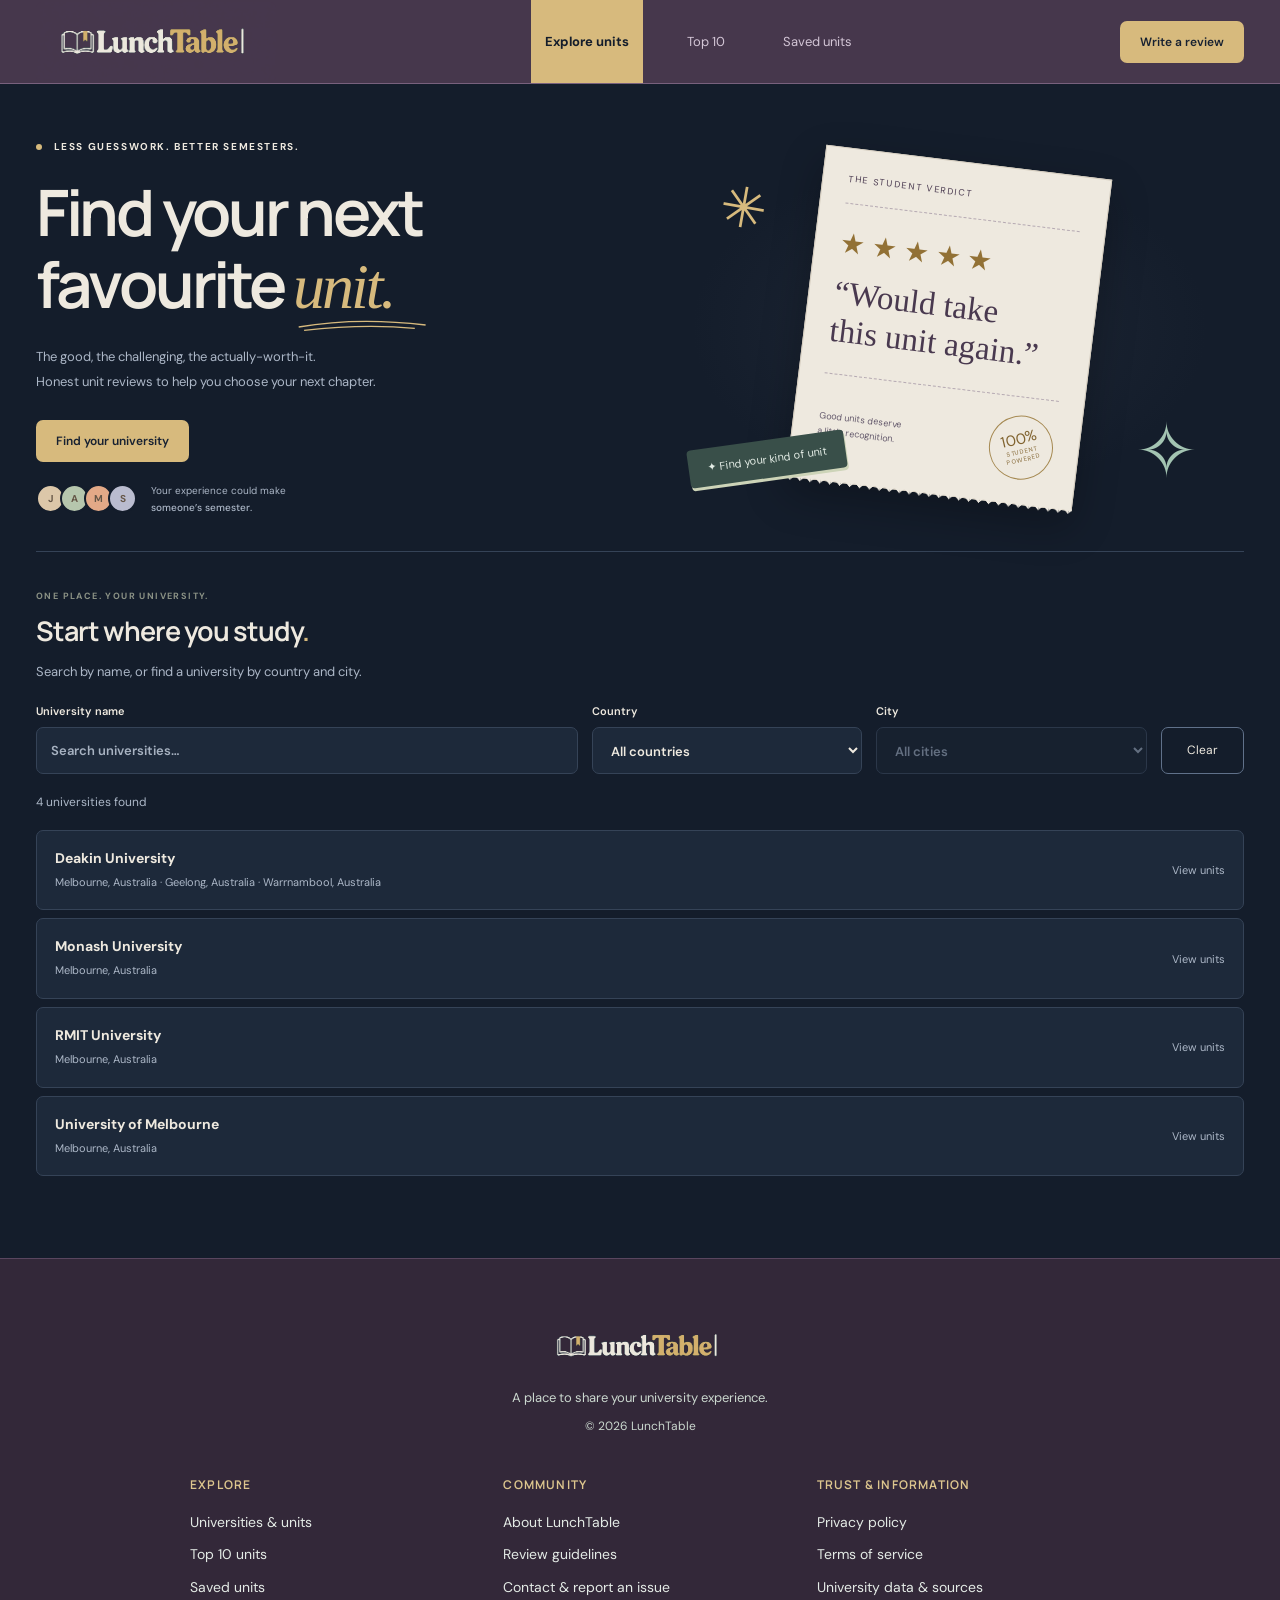
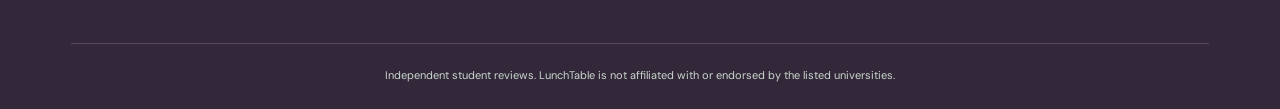
==== commit d9003b83: "stuff" ====
--- a/index.html
+++ b/index.html
@@ -1,11 +1,11 @@
 <!doctype html><html lang="en"><head><meta charset="UTF-8"><meta name="viewport" content="width=device-width,initial-scale=1"><meta name="theme-color" content="#141d2b"><title>LunchTable — University unit reviews & rankings</title><meta name="description" content="Explore university units, read student reviews, and find the top-rated subjects at Monash, Melbourne, RMIT and Deakin."><link rel="icon" href="./assets/lunchtable-book-icon.png" type="image/png" sizes="64x64"><link rel="stylesheet" href="./assets/style.css"><link rel="stylesheet" href="./assets/theme-midnight.css"></head><body>
-<header><a class="brand" href="./" aria-label="LunchTable home"><img class="brand-wordmark" src="./assets/lunchtable-midnight.jpg" width="2172" height="724" alt="LunchTable"></a><nav aria-label="Main navigation"><a class="nav directory-nav" href="#universities">Universities</a><button class="nav active" data-view="explore">Explore units</button><a class="nav" href="./top10.html">Top 10 <span>↗</span></a><a class="nav" href="./saved.html">Saved units</a></nav><button class="primary" id="write">Write a review <span>↗</span></button></header>
+<header><a class="brand" href="./" aria-label="LunchTable home"><img class="brand-wordmark" src="./assets/lunchtable-midnight.jpg" width="2172" height="724" alt="LunchTable"></a><nav aria-label="Main navigation"><button class="nav active" data-view="explore">Explore units</button><a class="nav" href="./top10.html">Top 10</a><a class="nav" href="./saved.html">Saved units</a></nav><button class="primary" id="write">Write a review</button></header>
 <main>
-<section class="hero"><div class="hero-copy"><div class="eyebrow"><span></span> LESS GUESSWORK. BETTER SEMESTERS.</div><h1>Find your next<br>favourite <em>unit.</em><svg viewBox="0 0 200 20" aria-hidden="true"><path d="M4 13 Q90 -2 192 10 M12 18 Q100 8 176 15"/></svg></h1><p>The good, the challenging, the actually-worth-it.<br>Honest unit reviews to help you choose your next chapter.</p><div class="hero-actions"><a class="primary" href="#universities">Find your university <span>↗</span></a></div><div class="hero-bottom"><span class="avatars"><b>J</b><b>A</b><b>M</b><b>S</b></span><span>Your experience could make<br><strong>someone’s semester.</strong></span></div></div><div class="hero-art" aria-hidden="true"><span class="spark spark-one">✳</span><div class="ticket"><span class="ticket-top">THE STUDENT VERDICT <span>↗</span></span><div class="ticket-stars">★★★★★</div><div class="ticket-title">“Would take<br>this unit again.”</div><div class="ticket-bottom"><span>Good units deserve<br>a little recognition.</span><span class="seal">100%<br><small>STUDENT<br>POWERED</small></span></div></div><span class="floating-tag">✦ Find your kind of unit</span><span class="spark spark-two">✧</span></div></section>
-<section class="university-directory" id="universities" aria-labelledby="university-heading"><div class="section-heading"><div><div class="eyebrow">ONE PLACE. YOUR UNIVERSITY.</div><h2 id="university-heading">Start where you study<span>.</span></h2></div></div><p class="finder-intro">Search by name, or find a university by country and city.</p><div class="university-finder"><label class="finder-query">University name<input id="university-search" type="search" placeholder="Search universities…" autocomplete="off" aria-controls="university-results"></label><label>Country<select id="university-country"><option value="">All countries</option></select></label><label>City<select id="university-city" disabled><option value="">All cities</option></select></label><button id="university-clear" class="secondary" type="button">Clear</button></div><p id="university-result-count" class="finder-summary" role="status"></p><div id="university-results" class="university-results"></div><div id="university-pagination" class="finder-pagination" hidden><button id="university-prev" class="secondary">← Previous</button><span id="university-page"></span><button id="university-next" class="secondary">Next →</button></div></section><div class="demo-note"><span><strong id="review-storage-label">Browser-only reviews</strong> · <span id="review-storage-note">Reviews and rankings are saved only in this browser, not shared with other visitors.</span></span><label class="toggle-label"><input type="checkbox" id="demo"> Demo reviews</label></div>
+<section class="hero"><div class="hero-copy"><div class="eyebrow"><span></span> LESS GUESSWORK. BETTER SEMESTERS.</div><h1>Find your next<br>favourite <em>unit.</em><svg viewBox="0 0 200 20" aria-hidden="true"><path d="M4 13 Q90 -2 192 10 M12 18 Q100 8 176 15"/></svg></h1><p>The good, the challenging, the actually-worth-it.<br>Honest unit reviews to help you choose your next chapter.</p><div class="hero-actions"><a class="primary" href="#universities">Find your university</a></div><div class="hero-bottom"><span class="avatars"><b>J</b><b>A</b><b>M</b><b>S</b></span><span>Your experience could make<br><strong>someone’s semester.</strong></span></div></div><div class="hero-art" aria-hidden="true"><span class="spark spark-one">✳</span><div class="ticket"><span class="ticket-top">THE STUDENT VERDICT</span><div class="ticket-stars">★★★★★</div><div class="ticket-title">“Would take<br>this unit again.”</div><div class="ticket-bottom"><span>Good units deserve<br>a little recognition.</span><span class="seal">100%<br><small>STUDENT<br>POWERED</small></span></div></div><span class="floating-tag">✦ Find your kind of unit</span><span class="spark spark-two">✧</span></div></section>
+<section class="university-directory" id="universities" aria-labelledby="university-heading"><div class="section-heading"><div><div class="eyebrow">ONE PLACE. YOUR UNIVERSITY.</div><h2 id="university-heading">Start where you study<span>.</span></h2></div></div><p class="finder-intro">Search by name, or find a university by country and city.</p><div class="university-finder"><label class="finder-query">University name<input id="university-search" type="search" placeholder="Search universities…" autocomplete="off" aria-controls="university-results"></label><label>Country<select id="university-country"><option value="">All countries</option></select></label><label>City<select id="university-city" disabled><option value="">All cities</option></select></label><button id="university-clear" class="secondary" type="button">Clear</button></div><p id="university-result-count" class="finder-summary" role="status"></p><div id="university-results" class="university-results"></div><div id="university-pagination" class="finder-pagination" hidden><button id="university-prev" class="secondary">Previous</button><span id="university-page"></span><button id="university-next" class="secondary">Next</button></div></section><div class="demo-note"><span><strong id="review-storage-label">Browser-only reviews</strong> · <span id="review-storage-note">Reviews and rankings are saved only in this browser, not shared with other visitors.</span></span><label class="toggle-label"><input type="checkbox" id="demo"> Demo reviews</label></div>
 <section class="catalogue" id="catalogue"><div class="section-heading university-context"><div><div class="eyebrow" id="section-eyebrow">YOUR NEXT SEMESTER STARTS HERE</div><h2 id="section-title">Explore the possibilities<span>.</span></h2></div><div class="university-context-actions"><span class="unit-count" id="total-count"></span></div></div>
-<a id="handbook-link" class="handbook-source" href="https://handbook.monash.edu/2026" target="_blank" rel="noreferrer" hidden>Official handbook ↗</a><p class="coverage-note" id="coverage-note" role="status"></p><div class="search-row"><label class="search-box"><svg viewBox="0 0 24 24" fill="none" stroke="currentColor" stroke-width="1.7"><circle cx="10.5" cy="10.5" r="6.5"/><path d="m16 16 5 5"/></svg><input id="search" placeholder="Search a unit name or code…" aria-label="Search units"><kbd>⌘ K</kbd></label><label class="sort-label">Sort by <select id="sort"><option value="popular">Most reviewed</option><option value="rating">Highest rated</option><option value="code">Unit code</option></select></label></div>
-<div id="faculties" class="chips" aria-label="Filter by faculty"></div><div class="results-meta"><span id="result-count" aria-live="polite"></span><span id="rank-note">A little insight goes a long way.</span></div><div class="grid" id="units"><p>Loading the catalogue…</p></div><div class="load-more-wrap"><button id="load-more" class="secondary" hidden>Show more units ↓</button></div>
-</section><section class="contribute"><div class="contribute-icon">✳</div><div><h2>Been there. Studied that.</h2><p>Help the next student find a unit they’ll love.</p></div><button class="primary" id="contribute">Share your experience ↗</button></section></main><footer class="site-footer"><div class="footer-inner"><div class="footer-identity"><a class="brand" href="./index.html" aria-label="LunchTable home"><img class="brand-wordmark" src="./assets/lunchtable-midnight.jpg" width="2172" height="724" alt="LunchTable"></a><p>A place to share your university experience.</p><small>© 2026 LunchTable</small></div><div class="footer-columns"><section><h2>Explore</h2><a href="./index.html#universities">Universities &amp; units</a><a href="./top10.html">Top 10 units</a><a href="./saved.html">Saved units</a></section><section><h2>Community</h2><a href="./about.html">About LunchTable</a><a href="./guidelines.html">Review guidelines</a><a href="./contact.html">Contact &amp; report an issue</a></section><section><h2>Trust &amp; information</h2><a href="./privacy.html">Privacy policy</a><a href="./terms.html">Terms of service</a><a href="./university-data.html">University data &amp; sources</a></section></div><p class="footer-disclaimer">Independent student reviews. LunchTable is not affiliated with or endorsed by the listed universities.</p></div></footer>
+<a id="handbook-link" class="handbook-source" href="https://handbook.monash.edu/2026" target="_blank" rel="noreferrer" hidden>Official handbook</a><p class="coverage-note" id="coverage-note" role="status"></p><div class="search-row"><label class="search-box"><svg viewBox="0 0 24 24" fill="none" stroke="currentColor" stroke-width="1.7"><circle cx="10.5" cy="10.5" r="6.5"/><path d="m16 16 5 5"/></svg><input id="search" placeholder="Search a unit name or code…" aria-label="Search units"><kbd>⌘ K</kbd></label><label class="sort-label">Sort by <select id="sort"><option value="popular">Most reviewed</option><option value="rating">Highest rated</option><option value="code">Unit code</option></select></label></div>
+<div id="faculties" class="chips" aria-label="Filter by faculty"></div><div class="results-meta"><span id="result-count" aria-live="polite"></span><span id="rank-note">A little insight goes a long way.</span></div><div class="grid" id="units"><p>Loading the catalogue…</p></div><div class="load-more-wrap"><button id="load-more" class="secondary" hidden>Show more units</button></div>
+</section><section class="contribute"><div class="contribute-icon">✳</div><div><h2>Been there. Studied that.</h2><p>Help the next student find a unit they’ll love.</p></div><button class="primary" id="contribute">Share your experience</button></section></main><footer class="site-footer"><div class="footer-inner"><div class="footer-identity"><a class="brand" href="./index.html" aria-label="LunchTable home"><img class="brand-wordmark" src="./assets/lunchtable-midnight.jpg" width="2172" height="724" alt="LunchTable"></a><p>A place to share your university experience.</p><small>© 2026 LunchTable</small></div><div class="footer-columns"><section><h2>Explore</h2><a href="./index.html#universities">Universities &amp; units</a><a href="./top10.html">Top 10 units</a><a href="./saved.html">Saved units</a></section><section><h2>Community</h2><a href="./about.html">About LunchTable</a><a href="./guidelines.html">Review guidelines</a><a href="./contact.html">Contact &amp; report an issue</a></section><section><h2>Trust &amp; information</h2><a href="./privacy.html">Privacy policy</a><a href="./terms.html">Terms of service</a><a href="./university-data.html">University data &amp; sources</a></section></div><p class="footer-disclaimer">Independent student reviews. LunchTable is not affiliated with or endorsed by the listed universities.</p></div></footer>
 <dialog id="detail"><button class="close" aria-label="Close unit details">×</button><div id="detail-content"></div></dialog>
-<dialog id="review-dialog"><button class="close" aria-label="Close review form">×</button><div class="eyebrow">PASS IT ON</div><h2>How was your unit?</h2><p class="muted">Your honest experience helps someone choose.</p><form id="review-form"><label>Unit<select name="unit" id="review-unit" required></select></label><fieldset><legend>Your enjoyment rating</legend><div class="rating-input" id="rating-input"></div></fieldset><label>Your display name<input name="author" required minlength="2" maxlength="60" placeholder="e.g. Alex"></label><fieldset class="study-period"><legend>When did you take this unit?</legend><p class="form-help">Units change over time. Tell students which offering your review is about.</p><div class="study-period-fields"><label>Year taken<input type="number" name="year" id="review-year" required min="1958" step="1" placeholder="e.g. 2026"></label><label>Semester / teaching period<select name="semester" required><option value="" disabled selected>Select a semester</option><option>Semester 1</option><option>Semester 2</option><option>Summer semester</option><option>Winter semester</option><option>Trimester 1</option><option>Trimester 2</option><option>Trimester 3</option><option>Full year</option><option>Other teaching period</option></select></label></div></fieldset><label>Your review<textarea name="body" required minlength="20" maxlength="2000" rows="4" placeholder="What did you enjoy? What should other students know?"></textarea></label><p class="form-help">20–2,000 characters. Keep it constructive and avoid personal information. <span id="form-storage-note">Your review stays in this browser and is not publicly published.</span></p><p id="form-error" role="alert"></p><button class="primary submit" type="submit">Save review in this browser ↗</button></form></dialog><div id="toast" role="status"></div><script src="./assets/runtime-config.js"></script><script src="./assets/university-search.js"></script><script src="./assets/demo-reviews.js"></script><script src="./assets/app.js"></script></body></html>
+<dialog id="review-dialog"><button class="close" aria-label="Close review form">×</button><div class="eyebrow">PASS IT ON</div><h2>How was your unit?</h2><p class="muted">Your honest experience helps someone choose.</p><form id="review-form"><label>Unit<select name="unit" id="review-unit" required></select></label><fieldset><legend>Your enjoyment rating</legend><div class="rating-input" id="rating-input"></div></fieldset><label>Your display name<input name="author" required minlength="2" maxlength="60" placeholder="e.g. Alex"></label><fieldset class="study-period"><legend>When did you take this unit?</legend><p class="form-help">Units change over time. Tell students which offering your review is about.</p><div class="study-period-fields"><label>Year taken<input type="number" name="year" id="review-year" required min="1958" step="1" placeholder="e.g. 2026"></label><label>Semester / teaching period<select name="semester" required><option value="" disabled selected>Select a semester</option><option>Semester 1</option><option>Semester 2</option><option>Summer semester</option><option>Winter semester</option><option>Trimester 1</option><option>Trimester 2</option><option>Trimester 3</option><option>Full year</option><option>Other teaching period</option></select></label></div></fieldset><label>Your review<textarea name="body" required minlength="20" maxlength="2000" rows="4" placeholder="What did you enjoy? What should other students know?"></textarea></label><p class="form-help">20–2,000 characters. Keep it constructive and avoid personal information. <span id="form-storage-note">Your review stays in this browser and is not publicly published.</span></p><p id="form-error" role="alert"></p><button class="primary submit" type="submit">Save review in this browser</button></form></dialog><div id="toast" role="status"></div><script src="./assets/runtime-config.js"></script><script src="./assets/university-search.js"></script><script src="./assets/demo-reviews.js"></script><script src="./assets/app.js"></script><script src="./assets/navigation.js"></script></body></html>
--- a/assets/style.css
+++ b/assets/style.css
@@ -7,7 +7,7 @@
 
 .study-period .form-help{margin:0 0 12px}.study-period-fields{display:grid;grid-template-columns:1fr 1.6fr;gap:12px}@media(max-width:400px){.study-period-fields{grid-template-columns:1fr}}
 /* Website layout: persistent top navigation and a desktop university directory. */
-html{scroll-behavior:smooth;scroll-padding-top:130px}header{position:sticky;top:0;z-index:5;background:#f7f7f2f5;backdrop-filter:blur(12px);max-width:none;padding:0 max(36px,calc((100vw - 1210px)/2));height:84px}main{max-width:1282px}.directory-nav{display:flex;align-items:center}.hero{min-height:410px;grid-template-columns:1.2fr 1fr}.hero h1{font-size:64px}.hero-actions{display:flex;gap:24px;align-items:center;margin:25px 0 20px}.text-link{font-size:12px;font-weight:600}.hero-bottom{margin-top:12px}.hero-art{height:350px}.university-directory{padding:38px 0 26px;border-top:1px solid var(--line);scroll-margin-top:110px}.university-cards{display:grid;grid-template-columns:repeat(4,minmax(0,1fr));gap:14px;margin-top:25px}.university-card{background:#fff;border:1px solid var(--line);border-radius:10px;text-align:left;padding:20px;color:var(--ink);display:flex;flex-direction:column;gap:8px;transition:background .2s,border-color .2s}.university-card:hover{border-color:#9aab94;background:#fafbf5}.university-card.selected{border-color:#72906e;box-shadow:inset 0 0 0 1px #72906e}.university-monogram{width:37px;height:37px;background:#edf0e4;border-radius:8px;display:flex;align-items:center;justify-content:center;font-family:Georgia,serif;font-size:23px;position:relative;margin-bottom:11px}.university-monogram span{font:14px 'DM Sans',sans-serif;position:absolute;left:190px;top:0;color:#859078}.university-card:nth-child(2) .university-monogram{background:#e8edf5}.university-card:nth-child(3) .university-monogram{background:#f7e4df}.university-card:nth-child(4) .university-monogram{background:#e5f0ec}.university-card strong{font-size:13px;letter-spacing:-.2px}.university-card>span:not(.university-monogram){font-size:10px;color:#859078}.university-card-footer{margin-top:13px;padding-top:13px;border-top:1px solid #edf0e7;display:flex;justify-content:space-between;gap:5px}.university-card-footer>span{font-size:9px}.demo-note{margin:0 0 40px}.coverage-note{font-size:11px;line-height:1.7;color:#7c8674;margin:13px 0 0;max-width:850px}.load-more-wrap{text-align:center;margin:26px 0}.secondary{border:1px solid #bcc8b1;padding:12px 25px;border-radius:7px;background:transparent;color:var(--ink);font-size:12px}.secondary:hover{background:#edf0e4}.faculty-tag{max-width:calc(100% - 25px);overflow:hidden;text-overflow:ellipsis;white-space:nowrap}.catalogue{scroll-margin-top:110px}footer{padding-bottom:35px}.university-card{position:relative}.university-monogram span{position:fixed;display:none}.university-card:after{content:'↗';position:absolute;top:22px;right:20px;color:#87917b}
+html{scroll-behavior:smooth;scroll-padding-top:130px}header{position:sticky;top:0;z-index:5;background:#f7f7f2f5;backdrop-filter:blur(12px);max-width:none;padding:0 max(36px,calc((100vw - 1210px)/2));height:84px}main{max-width:1282px}.directory-nav{display:flex;align-items:center}.hero{min-height:410px;grid-template-columns:1.2fr 1fr}.hero h1{font-size:64px}.hero-actions{display:flex;gap:24px;align-items:center;margin:25px 0 20px}.text-link{font-size:12px;font-weight:600}.hero-bottom{margin-top:12px}.hero-art{height:350px}.university-directory{padding:38px 0 26px;border-top:1px solid var(--line);scroll-margin-top:110px}.university-cards{display:grid;grid-template-columns:repeat(4,minmax(0,1fr));gap:14px;margin-top:25px}.university-card{background:#fff;border:1px solid var(--line);border-radius:10px;text-align:left;padding:20px;color:var(--ink);display:flex;flex-direction:column;gap:8px;transition:background .2s,border-color .2s}.university-card:hover{border-color:#9aab94;background:#fafbf5}.university-card.selected{border-color:#72906e;box-shadow:inset 0 0 0 1px #72906e}.university-monogram{width:37px;height:37px;background:#edf0e4;border-radius:8px;display:flex;align-items:center;justify-content:center;font-family:Georgia,serif;font-size:23px;position:relative;margin-bottom:11px}.university-monogram span{font:14px 'DM Sans',sans-serif;position:absolute;left:190px;top:0;color:#859078}.university-card:nth-child(2) .university-monogram{background:#e8edf5}.university-card:nth-child(3) .university-monogram{background:#f7e4df}.university-card:nth-child(4) .university-monogram{background:#e5f0ec}.university-card strong{font-size:13px;letter-spacing:-.2px}.university-card>span:not(.university-monogram){font-size:10px;color:#859078}.university-card-footer{margin-top:13px;padding-top:13px;border-top:1px solid #edf0e7;display:flex;justify-content:space-between;gap:5px}.university-card-footer>span{font-size:9px}.demo-note{margin:0 0 40px}.coverage-note{font-size:11px;line-height:1.7;color:#7c8674;margin:13px 0 0;max-width:850px}.load-more-wrap{text-align:center;margin:26px 0}.secondary{border:1px solid #bcc8b1;padding:12px 25px;border-radius:7px;background:transparent;color:var(--ink);font-size:12px}.secondary:hover{background:#edf0e4}.faculty-tag{max-width:calc(100% - 25px);overflow:hidden;text-overflow:ellipsis;white-space:nowrap}.catalogue{scroll-margin-top:110px}footer{padding-bottom:35px}.university-card{position:relative}.university-monogram span{position:fixed;display:none}.university-card:after{content:'';position:absolute;top:22px;right:20px;color:#87917b}
 @media(max-width:1000px){header{padding:0 26px}nav{gap:18px}.hero h1{font-size:54px}.university-cards{grid-template-columns:repeat(2,minmax(0,1fr))}.hero{min-height:380px}.hero-art{transform:scale(.9)}}
 @media(max-width:680px){html{scroll-padding-top:135px}header{height:118px;padding:17px 20px 57px;flex-wrap:nowrap;align-items:center}header>.primary{font-size:10px}nav{position:absolute;top:67px;bottom:auto;height:50px;left:20px;right:20px;border:0;border-top:1px solid var(--line);background:none;justify-content:space-between;gap:10px;backdrop-filter:none}.nav{font-size:10px}.nav.active:after{top:auto;bottom:0}.directory-nav{height:100%}.hero{display:grid;grid-template-columns:1fr;min-height:0;padding:24px 0}.hero h1{font-size:48px}.hero-art{display:none}.hero-actions{gap:18px;margin-top:22px}.hero-actions .primary{font-size:11px}.hero-bottom{margin-top:20px}.university-directory{padding-top:30px}.university-directory h2{font-size:24px}.university-cards{gap:10px;margin-top:20px}.university-card{padding:15px}.university-card strong{font-size:12px;min-height:32px}.university-card-footer{flex-direction:column;margin-top:8px;font-size:10px}.university-card:after{top:18px;right:15px}.demo-note{margin:5px 0 32px}.catalogue{scroll-margin-top:135px}footer{padding-bottom:30px}.grid{grid-template-columns:1fr}.community{display:none}}
 [hidden]{display:none!important}.finder-intro{color:var(--muted);font-size:13px;margin:14px 0 24px}.university-finder{display:grid;grid-template-columns:2fr 1fr 1fr auto;gap:14px;align-items:end}.university-finder label{display:grid;gap:9px;font-size:11px;font-weight:600}.university-finder input,.university-finder select{width:100%;min-width:0;padding:14px;border:1px solid var(--line);border-radius:7px;background:white;color:var(--ink);font:inherit;font-size:13px;height:47px}.university-finder input:focus,.university-finder select:focus{outline:2px solid #72906e;outline-offset:2px}.university-finder select:disabled{background:#eeefe7;color:#8b9186}.university-finder .secondary{height:47px}.finder-summary{font-size:12px;color:var(--muted);margin:20px 0}.university-result{display:flex;justify-content:space-between;align-items:center;gap:20px;width:100%;border:1px solid var(--line);border-radius:7px;background:#fff;color:var(--ink);padding:18px;text-align:left;margin:8px 0}.university-result strong{display:block;font-size:14px}.university-result small{display:block;color:var(--muted);font-size:11px;margin-top:7px;line-height:1.6}.university-result>span:last-child{white-space:nowrap;font-size:11px}.university-result:hover,.university-result.selected{border-color:#72906e;background:#f0f3e8}.finder-pagination{display:flex;justify-content:center;align-items:center;gap:20px;margin:22px 0;font-size:12px}.secondary:disabled{opacity:.4;cursor:default}.selected-university{font-size:13px;font-weight:600;margin:20px 0 0}.hero{margin-top:25px}@media(max-width:680px){.university-finder{grid-template-columns:1fr 1fr}.finder-query{grid-column:1/-1}.university-finder>.secondary{grid-column:1/-1;justify-self:start}.university-result{padding:14px;gap:12px}.university-result>span:last-child{font-size:10px}.hero{margin-top:0}}
@@ -30,3 +30,9 @@
 body{min-height:100vh;display:flex;flex-direction:column}body>main{width:100%;flex:1}footer.site-footer{display:block;flex-shrink:0;width:100%;max-width:none;margin:48px 0 0;padding:52px 0 24px;border-radius:0;border:0;border-top:1px solid var(--line);background:#e7ecdf;color:var(--ink)}.footer-inner{max-width:1210px;margin:auto;padding:0 36px}.footer-identity{text-align:center;margin:0 auto 42px}.footer-identity .brand{justify-content:center}.footer-identity p{font-size:13px;margin:8px 0 12px}.footer-identity small{font-size:12px}.footer-columns{display:grid;grid-template-columns:repeat(3,1fr);gap:40px;max-width:900px;margin:auto}.footer-columns h2{font-size:12px;letter-spacing:1.2px;text-transform:uppercase;margin:0 0 18px}.footer-columns a{display:block;width:fit-content;font-size:14px;line-height:1.6;margin:10px 0}.site-footer a:hover{text-decoration:underline}.site-footer .footer-disclaimer{border-top:1px solid var(--line);margin:35px 0 0;padding-top:22px;text-align:center;font-size:11px;line-height:1.7}.information-page{max-width:860px;padding:50px 36px 32px;margin:auto}.information-page h1{font:700 clamp(32px,4vw,48px)/1.2 Manrope,sans-serif;letter-spacing:-1px;margin:24px 0}.information-page h2{font-size:22px;margin:32px 0 12px}.information-page p,.information-page li{font-size:15px;line-height:1.85}.information-page a{text-decoration:underline;text-underline-offset:3px}.information-back{font-size:13px}.policy-notice{padding:20px;border-left:3px solid var(--orange);background:#edf0e4;border-radius:0 8px 8px 0}.handbook-source{display:inline-block;font-size:12px;text-decoration:underline;margin-bottom:4px}@media(max-width:680px){.footer-inner{padding:0 24px}.footer-columns{grid-template-columns:1fr 1fr;gap:28px}.footer-columns section:last-child{grid-column:1/-1}.information-page{padding:30px 24px}footer.site-footer{padding:36px 0 24px}.footer-identity{margin-bottom:32px}.site-footer .brand-wordmark{width:210px}.site-footer span{max-width:none}}
 /* Keep the sticky header full-width within the page's flex layout. */
 body>header{width:100%;flex-shrink:0}
+/* One shared, animated active-page marker. */
+header nav{position:relative;isolation:isolate}header .nav{z-index:1}header .nav.active:after{display:none}.nav-indicator{position:absolute;left:0;bottom:0;height:3px;background:var(--orange);pointer-events:none;z-index:0;box-shadow:0 -3px 12px #d7ba7d88,0 -10px 28px #d7ba7d44}.nav-indicator:before{content:'';position:absolute;bottom:3px;left:-10px;right:-10px;height:60px;background:linear-gradient(to top,#d7ba7d38,transparent);border-radius:50% 50% 0 0;filter:blur(6px)}.nav-indicator.animate{transition:transform .42s cubic-bezier(.22,1,.36,1),width .42s cubic-bezier(.22,1,.36,1)}@media(max-width:680px){header nav{position:absolute}}@media(prefers-reduced-motion:reduce){.nav-indicator.animate{transition:none}}
+/* Solid gold active tab, retaining the sliding indicator animation. */
+header .nav-indicator{height:100%;box-shadow:none;border-radius:0}header .nav-indicator:before{display:none}header .nav.active{color:#141d2b}header .nav.active span{color:#141d2b}header .nav{padding-left:14px;padding-right:14px}@media(max-width:680px){header nav{gap:4px}header .nav{padding-left:10px;padding-right:10px}}
+
+.rankings-intro h1.leaderboard-page-title{font-family:Manrope,sans-serif;font-weight:800;font-size:clamp(36px,5vw,64px);line-height:1.1;letter-spacing:-1.8px;max-width:none;margin:22px 0 24px}
--- a/assets/theme-midnight.css
+++ b/assets/theme-midnight.css
@@ -23,3 +23,4 @@
 footer.site-footer{background:var(--plum);border-top-color:#78617d}.site-footer .footer-disclaimer{border-color:#78617d}
 /* A deeper plum anchors the footer below the lighter header. */
 footer.site-footer{background:#332839;border-top-color:#59465f}.site-footer .footer-disclaimer{border-color:#59465f}
+header .nav.active,header .nav.active span{color:#141d2b}
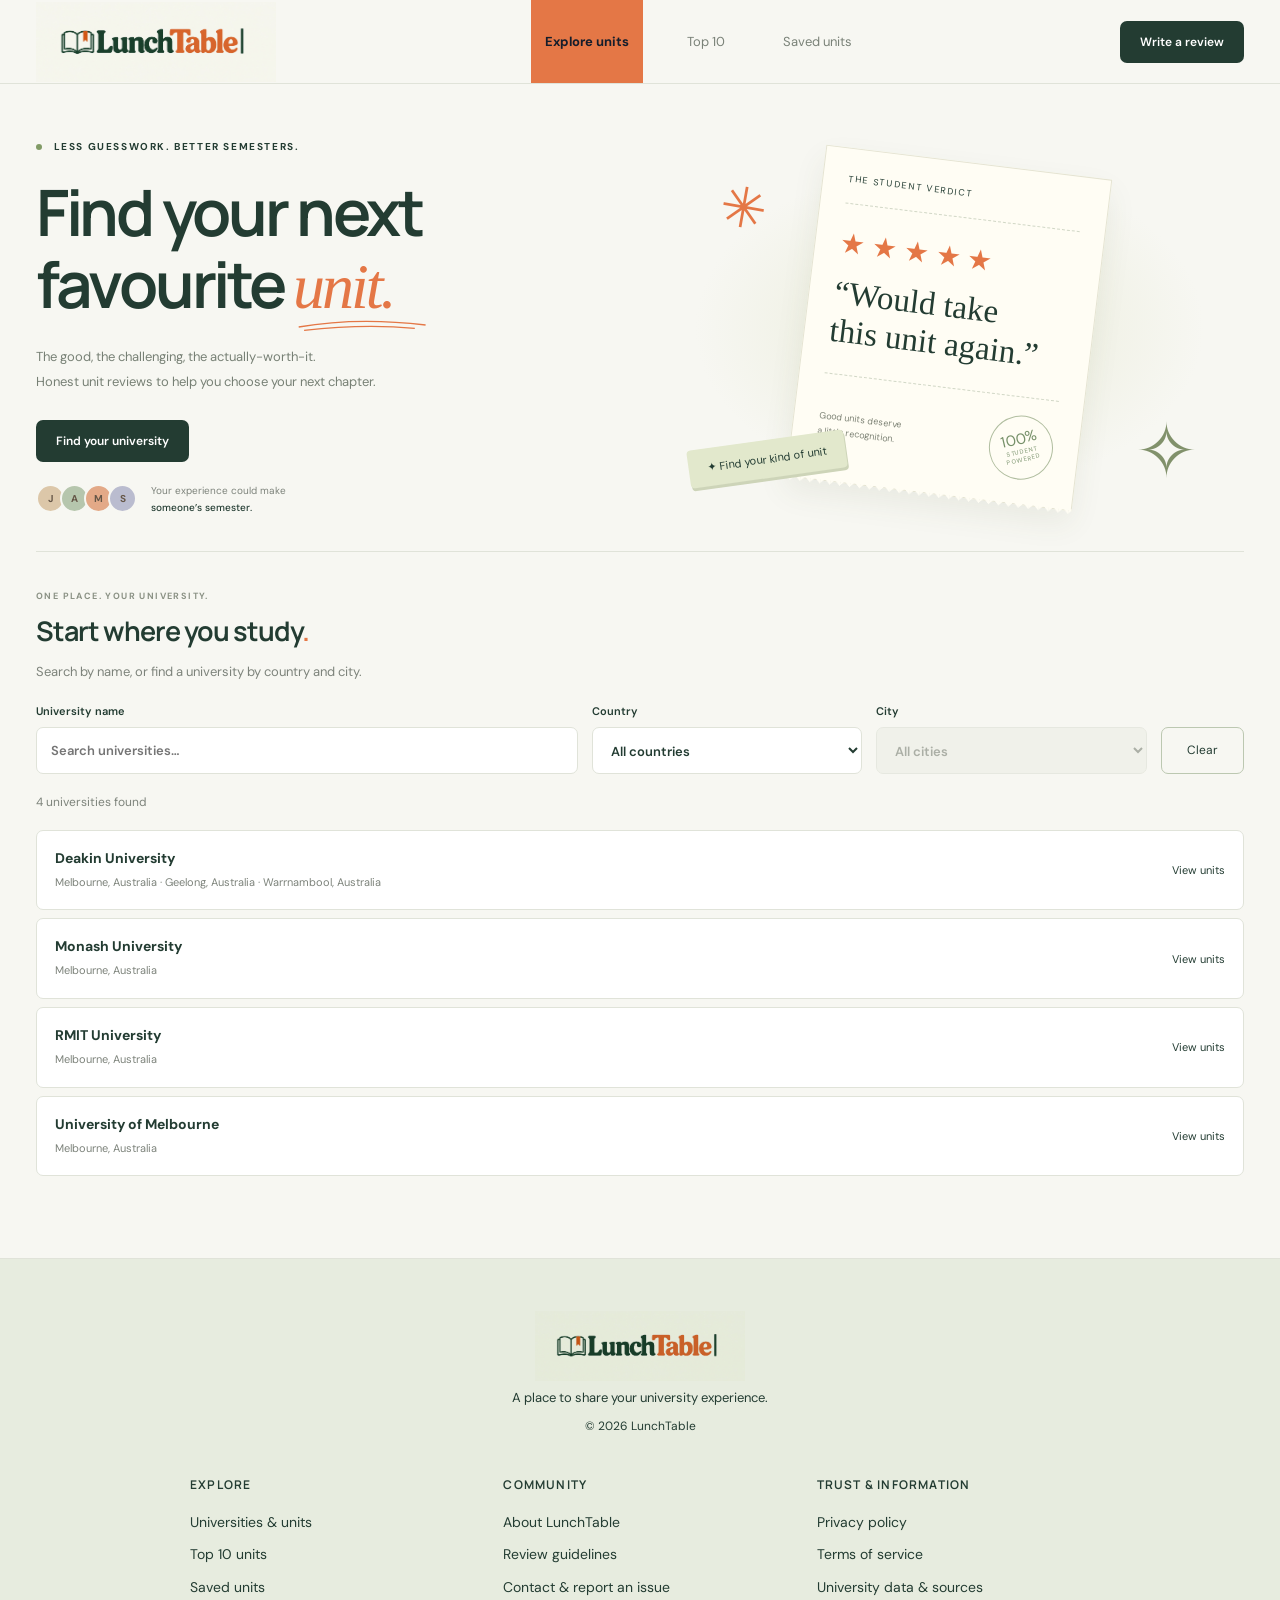
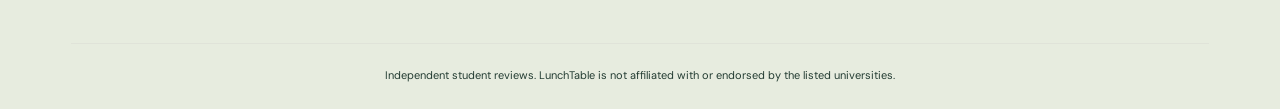
==== commit ab2faaa8: "colour palette change" ====
--- a/index.html
+++ b/index.html
@@ -1,11 +1,11 @@
-<!doctype html><html lang="en"><head><meta charset="UTF-8"><meta name="viewport" content="width=device-width,initial-scale=1"><meta name="theme-color" content="#141d2b"><title>LunchTable — University unit reviews & rankings</title><meta name="description" content="Explore university units, read student reviews, and find the top-rated subjects at Monash, Melbourne, RMIT and Deakin."><link rel="icon" href="./assets/lunchtable-book-icon.png" type="image/png" sizes="64x64"><link rel="stylesheet" href="./assets/style.css"><link rel="stylesheet" href="./assets/theme-midnight.css"></head><body>
-<header><a class="brand" href="./" aria-label="LunchTable home"><img class="brand-wordmark" src="./assets/lunchtable-midnight.jpg" width="2172" height="724" alt="LunchTable"></a><nav aria-label="Main navigation"><button class="nav active" data-view="explore">Explore units</button><a class="nav" href="./top10.html">Top 10</a><a class="nav" href="./saved.html">Saved units</a></nav><button class="primary" id="write">Write a review</button></header>
+<!doctype html><html lang="en"><head><meta charset="UTF-8"><meta name="viewport" content="width=device-width,initial-scale=1"><meta name="theme-color" content="#f7f7f2"><title>LunchTable — University unit reviews & rankings</title><meta name="description" content="Explore university units, read student reviews, and find the top-rated subjects at Monash, Melbourne, RMIT and Deakin."><link rel="icon" href="./assets/lunchtable-book-icon.png" type="image/png" sizes="64x64"><link rel="stylesheet" href="./assets/style.css"></head><body>
+<header><a class="brand" href="./" aria-label="LunchTable home"><img class="brand-wordmark" src="./assets/lunchtable-book.jpg" width="2172" height="724" alt="LunchTable"></a><nav aria-label="Main navigation"><button class="nav active" data-view="explore">Explore units</button><a class="nav" href="./top10.html">Top 10</a><a class="nav" href="./saved.html">Saved units</a></nav><button class="primary" id="write">Write a review</button></header>
 <main>
 <section class="hero"><div class="hero-copy"><div class="eyebrow"><span></span> LESS GUESSWORK. BETTER SEMESTERS.</div><h1>Find your next<br>favourite <em>unit.</em><svg viewBox="0 0 200 20" aria-hidden="true"><path d="M4 13 Q90 -2 192 10 M12 18 Q100 8 176 15"/></svg></h1><p>The good, the challenging, the actually-worth-it.<br>Honest unit reviews to help you choose your next chapter.</p><div class="hero-actions"><a class="primary" href="#universities">Find your university</a></div><div class="hero-bottom"><span class="avatars"><b>J</b><b>A</b><b>M</b><b>S</b></span><span>Your experience could make<br><strong>someone’s semester.</strong></span></div></div><div class="hero-art" aria-hidden="true"><span class="spark spark-one">✳</span><div class="ticket"><span class="ticket-top">THE STUDENT VERDICT</span><div class="ticket-stars">★★★★★</div><div class="ticket-title">“Would take<br>this unit again.”</div><div class="ticket-bottom"><span>Good units deserve<br>a little recognition.</span><span class="seal">100%<br><small>STUDENT<br>POWERED</small></span></div></div><span class="floating-tag">✦ Find your kind of unit</span><span class="spark spark-two">✧</span></div></section>
 <section class="university-directory" id="universities" aria-labelledby="university-heading"><div class="section-heading"><div><div class="eyebrow">ONE PLACE. YOUR UNIVERSITY.</div><h2 id="university-heading">Start where you study<span>.</span></h2></div></div><p class="finder-intro">Search by name, or find a university by country and city.</p><div class="university-finder"><label class="finder-query">University name<input id="university-search" type="search" placeholder="Search universities…" autocomplete="off" aria-controls="university-results"></label><label>Country<select id="university-country"><option value="">All countries</option></select></label><label>City<select id="university-city" disabled><option value="">All cities</option></select></label><button id="university-clear" class="secondary" type="button">Clear</button></div><p id="university-result-count" class="finder-summary" role="status"></p><div id="university-results" class="university-results"></div><div id="university-pagination" class="finder-pagination" hidden><button id="university-prev" class="secondary">Previous</button><span id="university-page"></span><button id="university-next" class="secondary">Next</button></div></section><div class="demo-note"><span><strong id="review-storage-label">Browser-only reviews</strong> · <span id="review-storage-note">Reviews and rankings are saved only in this browser, not shared with other visitors.</span></span><label class="toggle-label"><input type="checkbox" id="demo"> Demo reviews</label></div>
 <section class="catalogue" id="catalogue"><div class="section-heading university-context"><div><div class="eyebrow" id="section-eyebrow">YOUR NEXT SEMESTER STARTS HERE</div><h2 id="section-title">Explore the possibilities<span>.</span></h2></div><div class="university-context-actions"><span class="unit-count" id="total-count"></span></div></div>
 <a id="handbook-link" class="handbook-source" href="https://handbook.monash.edu/2026" target="_blank" rel="noreferrer" hidden>Official handbook</a><p class="coverage-note" id="coverage-note" role="status"></p><div class="search-row"><label class="search-box"><svg viewBox="0 0 24 24" fill="none" stroke="currentColor" stroke-width="1.7"><circle cx="10.5" cy="10.5" r="6.5"/><path d="m16 16 5 5"/></svg><input id="search" placeholder="Search a unit name or code…" aria-label="Search units"><kbd>⌘ K</kbd></label><label class="sort-label">Sort by <select id="sort"><option value="popular">Most reviewed</option><option value="rating">Highest rated</option><option value="code">Unit code</option></select></label></div>
 <div id="faculties" class="chips" aria-label="Filter by faculty"></div><div class="results-meta"><span id="result-count" aria-live="polite"></span><span id="rank-note">A little insight goes a long way.</span></div><div class="grid" id="units"><p>Loading the catalogue…</p></div><div class="load-more-wrap"><button id="load-more" class="secondary" hidden>Show more units</button></div>
-</section><section class="contribute"><div class="contribute-icon">✳</div><div><h2>Been there. Studied that.</h2><p>Help the next student find a unit they’ll love.</p></div><button class="primary" id="contribute">Share your experience</button></section></main><footer class="site-footer"><div class="footer-inner"><div class="footer-identity"><a class="brand" href="./index.html" aria-label="LunchTable home"><img class="brand-wordmark" src="./assets/lunchtable-midnight.jpg" width="2172" height="724" alt="LunchTable"></a><p>A place to share your university experience.</p><small>© 2026 LunchTable</small></div><div class="footer-columns"><section><h2>Explore</h2><a href="./index.html#universities">Universities &amp; units</a><a href="./top10.html">Top 10 units</a><a href="./saved.html">Saved units</a></section><section><h2>Community</h2><a href="./about.html">About LunchTable</a><a href="./guidelines.html">Review guidelines</a><a href="./contact.html">Contact &amp; report an issue</a></section><section><h2>Trust &amp; information</h2><a href="./privacy.html">Privacy policy</a><a href="./terms.html">Terms of service</a><a href="./university-data.html">University data &amp; sources</a></section></div><p class="footer-disclaimer">Independent student reviews. LunchTable is not affiliated with or endorsed by the listed universities.</p></div></footer>
+</section><section class="contribute"><div class="contribute-icon">✳</div><div><h2>Been there. Studied that.</h2><p>Help the next student find a unit they’ll love.</p></div><button class="primary" id="contribute">Share your experience</button></section></main><footer class="site-footer"><div class="footer-inner"><div class="footer-identity"><a class="brand" href="./index.html" aria-label="LunchTable home"><img class="brand-wordmark" src="./assets/lunchtable-book.jpg" width="2172" height="724" alt="LunchTable"></a><p>A place to share your university experience.</p><small>© 2026 LunchTable</small></div><div class="footer-columns"><section><h2>Explore</h2><a href="./index.html#universities">Universities &amp; units</a><a href="./top10.html">Top 10 units</a><a href="./saved.html">Saved units</a></section><section><h2>Community</h2><a href="./about.html">About LunchTable</a><a href="./guidelines.html">Review guidelines</a><a href="./contact.html">Contact &amp; report an issue</a></section><section><h2>Trust &amp; information</h2><a href="./privacy.html">Privacy policy</a><a href="./terms.html">Terms of service</a><a href="./university-data.html">University data &amp; sources</a></section></div><p class="footer-disclaimer">Independent student reviews. LunchTable is not affiliated with or endorsed by the listed universities.</p></div></footer>
 <dialog id="detail"><button class="close" aria-label="Close unit details">×</button><div id="detail-content"></div></dialog>
 <dialog id="review-dialog"><button class="close" aria-label="Close review form">×</button><div class="eyebrow">PASS IT ON</div><h2>How was your unit?</h2><p class="muted">Your honest experience helps someone choose.</p><form id="review-form"><label>Unit<select name="unit" id="review-unit" required></select></label><fieldset><legend>Your enjoyment rating</legend><div class="rating-input" id="rating-input"></div></fieldset><label>Your display name<input name="author" required minlength="2" maxlength="60" placeholder="e.g. Alex"></label><fieldset class="study-period"><legend>When did you take this unit?</legend><p class="form-help">Units change over time. Tell students which offering your review is about.</p><div class="study-period-fields"><label>Year taken<input type="number" name="year" id="review-year" required min="1958" step="1" placeholder="e.g. 2026"></label><label>Semester / teaching period<select name="semester" required><option value="" disabled selected>Select a semester</option><option>Semester 1</option><option>Semester 2</option><option>Summer semester</option><option>Winter semester</option><option>Trimester 1</option><option>Trimester 2</option><option>Trimester 3</option><option>Full year</option><option>Other teaching period</option></select></label></div></fieldset><label>Your review<textarea name="body" required minlength="20" maxlength="2000" rows="4" placeholder="What did you enjoy? What should other students know?"></textarea></label><p class="form-help">20–2,000 characters. Keep it constructive and avoid personal information. <span id="form-storage-note">Your review stays in this browser and is not publicly published.</span></p><p id="form-error" role="alert"></p><button class="primary submit" type="submit">Save review in this browser</button></form></dialog><div id="toast" role="status"></div><script src="./assets/runtime-config.js"></script><script src="./assets/university-search.js"></script><script src="./assets/demo-reviews.js"></script><script src="./assets/app.js"></script><script src="./assets/navigation.js"></script></body></html>
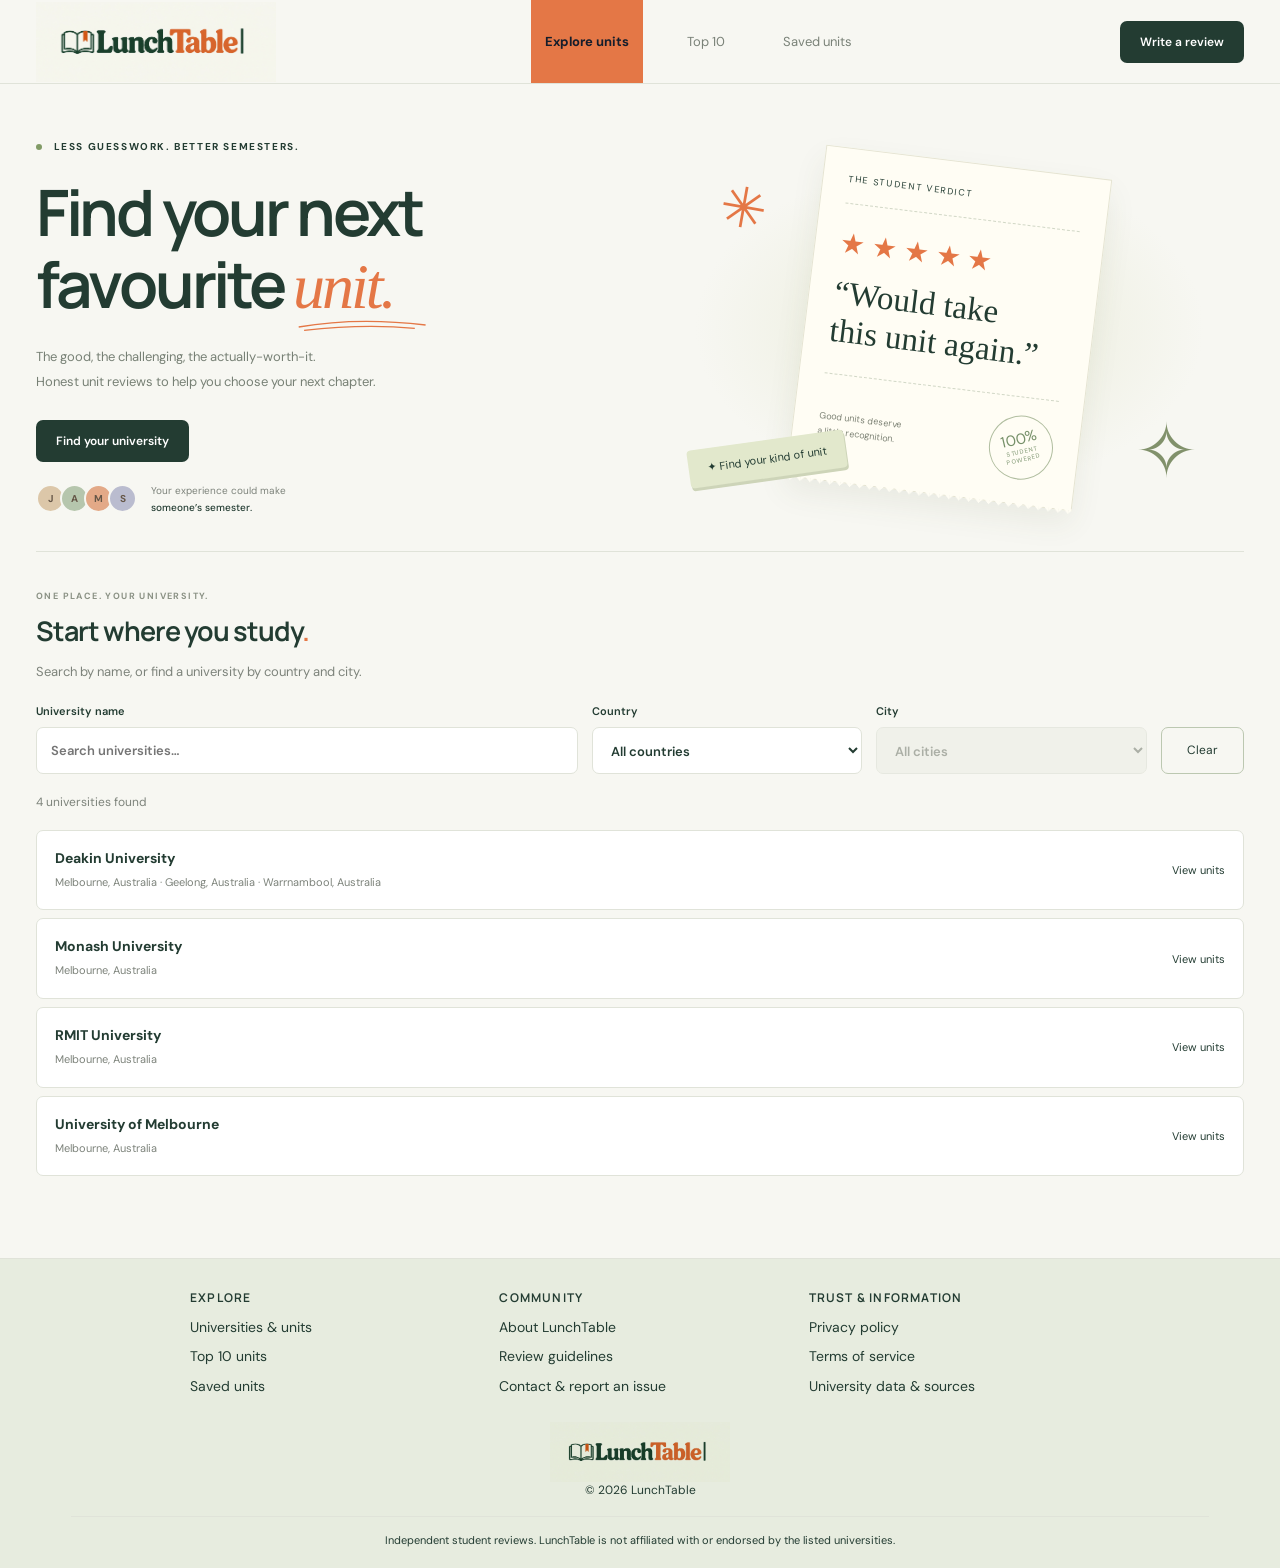
==== commit 3cfc8bca: "made footer smaller" ====
--- a/index.html
+++ b/index.html
@@ -6,6 +6,6 @@
 <section class="catalogue" id="catalogue"><div class="section-heading university-context"><div><div class="eyebrow" id="section-eyebrow">YOUR NEXT SEMESTER STARTS HERE</div><h2 id="section-title">Explore the possibilities<span>.</span></h2></div><div class="university-context-actions"><span class="unit-count" id="total-count"></span></div></div>
 <a id="handbook-link" class="handbook-source" href="https://handbook.monash.edu/2026" target="_blank" rel="noreferrer" hidden>Official handbook</a><p class="coverage-note" id="coverage-note" role="status"></p><div class="search-row"><label class="search-box"><svg viewBox="0 0 24 24" fill="none" stroke="currentColor" stroke-width="1.7"><circle cx="10.5" cy="10.5" r="6.5"/><path d="m16 16 5 5"/></svg><input id="search" placeholder="Search a unit name or code…" aria-label="Search units"><kbd>⌘ K</kbd></label><label class="sort-label">Sort by <select id="sort"><option value="popular">Most reviewed</option><option value="rating">Highest rated</option><option value="code">Unit code</option></select></label></div>
 <div id="faculties" class="chips" aria-label="Filter by faculty"></div><div class="results-meta"><span id="result-count" aria-live="polite"></span><span id="rank-note">A little insight goes a long way.</span></div><div class="grid" id="units"><p>Loading the catalogue…</p></div><div class="load-more-wrap"><button id="load-more" class="secondary" hidden>Show more units</button></div>
-</section><section class="contribute"><div class="contribute-icon">✳</div><div><h2>Been there. Studied that.</h2><p>Help the next student find a unit they’ll love.</p></div><button class="primary" id="contribute">Share your experience</button></section></main><footer class="site-footer"><div class="footer-inner"><div class="footer-identity"><a class="brand" href="./index.html" aria-label="LunchTable home"><img class="brand-wordmark" src="./assets/lunchtable-book.jpg" width="2172" height="724" alt="LunchTable"></a><p>A place to share your university experience.</p><small>© 2026 LunchTable</small></div><div class="footer-columns"><section><h2>Explore</h2><a href="./index.html#universities">Universities &amp; units</a><a href="./top10.html">Top 10 units</a><a href="./saved.html">Saved units</a></section><section><h2>Community</h2><a href="./about.html">About LunchTable</a><a href="./guidelines.html">Review guidelines</a><a href="./contact.html">Contact &amp; report an issue</a></section><section><h2>Trust &amp; information</h2><a href="./privacy.html">Privacy policy</a><a href="./terms.html">Terms of service</a><a href="./university-data.html">University data &amp; sources</a></section></div><p class="footer-disclaimer">Independent student reviews. LunchTable is not affiliated with or endorsed by the listed universities.</p></div></footer>
+</section><section class="contribute"><div class="contribute-icon">✳</div><div><h2>Been there. Studied that.</h2><p>Help the next student find a unit they’ll love.</p></div><button class="primary" id="contribute">Share your experience</button></section></main><footer class="site-footer"><div class="footer-inner"><div class="footer-identity"><a class="brand" href="./index.html" aria-label="LunchTable home"><img class="brand-wordmark" src="./assets/lunchtable-book.jpg" width="2172" height="724" alt="LunchTable"></a><small>© 2026 LunchTable</small></div><div class="footer-columns"><section><h2>Explore</h2><a href="./index.html#universities">Universities &amp; units</a><a href="./top10.html">Top 10 units</a><a href="./saved.html">Saved units</a></section><section><h2>Community</h2><a href="./about.html">About LunchTable</a><a href="./guidelines.html">Review guidelines</a><a href="./contact.html">Contact &amp; report an issue</a></section><section><h2>Trust &amp; information</h2><a href="./privacy.html">Privacy policy</a><a href="./terms.html">Terms of service</a><a href="./university-data.html">University data &amp; sources</a></section></div><p class="footer-disclaimer">Independent student reviews. LunchTable is not affiliated with or endorsed by the listed universities.</p></div></footer>
 <dialog id="detail"><button class="close" aria-label="Close unit details">×</button><div id="detail-content"></div></dialog>
 <dialog id="review-dialog"><button class="close" aria-label="Close review form">×</button><div class="eyebrow">PASS IT ON</div><h2>How was your unit?</h2><p class="muted">Your honest experience helps someone choose.</p><form id="review-form"><label>Unit<select name="unit" id="review-unit" required></select></label><fieldset><legend>Your enjoyment rating</legend><div class="rating-input" id="rating-input"></div></fieldset><label>Your display name<input name="author" required minlength="2" maxlength="60" placeholder="e.g. Alex"></label><fieldset class="study-period"><legend>When did you take this unit?</legend><p class="form-help">Units change over time. Tell students which offering your review is about.</p><div class="study-period-fields"><label>Year taken<input type="number" name="year" id="review-year" required min="1958" step="1" placeholder="e.g. 2026"></label><label>Semester / teaching period<select name="semester" required><option value="" disabled selected>Select a semester</option><option>Semester 1</option><option>Semester 2</option><option>Summer semester</option><option>Winter semester</option><option>Trimester 1</option><option>Trimester 2</option><option>Trimester 3</option><option>Full year</option><option>Other teaching period</option></select></label></div></fieldset><label>Your review<textarea name="body" required minlength="20" maxlength="2000" rows="4" placeholder="What did you enjoy? What should other students know?"></textarea></label><p class="form-help">20–2,000 characters. Keep it constructive and avoid personal information. <span id="form-storage-note">Your review stays in this browser and is not publicly published.</span></p><p id="form-error" role="alert"></p><button class="primary submit" type="submit">Save review in this browser</button></form></dialog><div id="toast" role="status"></div><script src="./assets/runtime-config.js"></script><script src="./assets/university-search.js"></script><script src="./assets/demo-reviews.js"></script><script src="./assets/app.js"></script><script src="./assets/navigation.js"></script></body></html>
--- a/assets/style.css
+++ b/assets/style.css
@@ -36,3 +36,5 @@
 header .nav-indicator{height:100%;box-shadow:none;border-radius:0}header .nav-indicator:before{display:none}header .nav.active{color:#141d2b}header .nav.active span{color:#141d2b}header .nav{padding-left:14px;padding-right:14px}@media(max-width:680px){header nav{gap:4px}header .nav{padding-left:10px;padding-right:10px}}
 
 .rankings-intro h1.leaderboard-page-title{font-family:Manrope,sans-serif;font-weight:800;font-size:clamp(36px,5vw,64px);line-height:1.1;letter-spacing:-1.8px;max-width:none;margin:22px 0 24px}
+/* Compact footer with branding beneath the navigation columns. */
+footer.site-footer{padding:30px 0 18px}.footer-inner{display:flex;flex-direction:column}.footer-columns{order:0;width:100%;gap:28px}.footer-identity{order:1;margin:18px auto 0}.footer-identity .brand-wordmark{width:180px}.footer-identity small{display:block;margin-top:0}.site-footer .footer-disclaimer{order:2;margin-top:18px;padding-top:14px}.footer-columns h2{margin-bottom:10px}.footer-columns a{margin:7px 0}@media(max-width:680px){footer.site-footer{padding:26px 0 18px}.footer-identity{margin:16px auto 0}.site-footer .brand-wordmark{width:180px}}
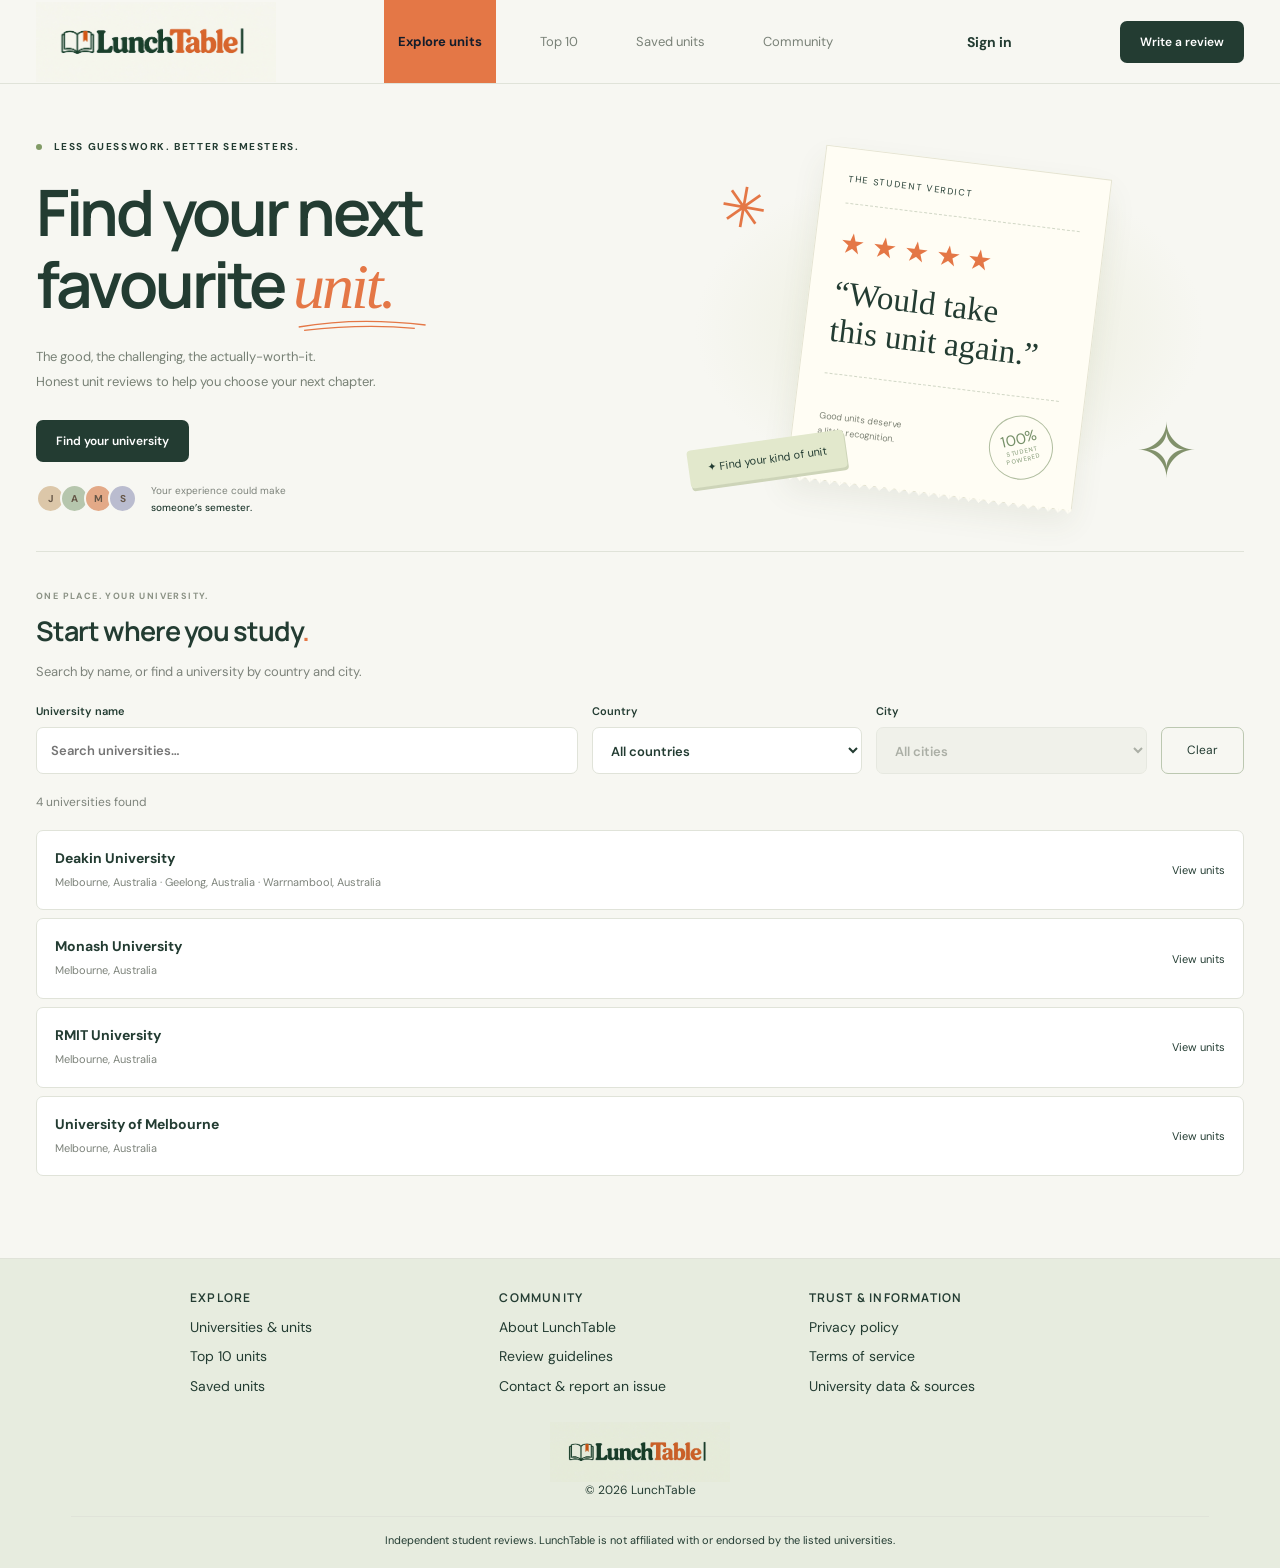
==== commit 271b141a: "accounts" ====
--- a/index.html
+++ b/index.html
@@ -1,5 +1,5 @@
-<!doctype html><html lang="en"><head><meta charset="UTF-8"><meta name="viewport" content="width=device-width,initial-scale=1"><meta name="theme-color" content="#f7f7f2"><title>LunchTable — University unit reviews & rankings</title><meta name="description" content="Explore university units, read student reviews, and find the top-rated subjects at Monash, Melbourne, RMIT and Deakin."><link rel="icon" href="./assets/lunchtable-book-icon.png" type="image/png" sizes="64x64"><link rel="stylesheet" href="./assets/style.css"></head><body>
-<header><a class="brand" href="./" aria-label="LunchTable home"><img class="brand-wordmark" src="./assets/lunchtable-book.jpg" width="2172" height="724" alt="LunchTable"></a><nav aria-label="Main navigation"><button class="nav active" data-view="explore">Explore units</button><a class="nav" href="./top10.html">Top 10</a><a class="nav" href="./saved.html">Saved units</a></nav><button class="primary" id="write">Write a review</button></header>
+<!doctype html><html lang="en"><head><meta charset="UTF-8"><meta name="viewport" content="width=device-width,initial-scale=1"><meta name="theme-color" content="#f7f7f2"><title>LunchTable — University unit reviews & rankings</title><meta name="description" content="Explore university units, read student reviews, and find the top-rated subjects at Monash, Melbourne, RMIT and Deakin."><link rel="icon" href="./assets/lunchtable-book-icon.png" type="image/png" sizes="64x64"><link rel="stylesheet" href="./assets/style.css"><link rel="stylesheet" href="./assets/social.css"></head><body>
+<header><a class="brand" href="./" aria-label="LunchTable home"><img class="brand-wordmark" src="./assets/lunchtable-book.jpg" width="2172" height="724" alt="LunchTable"></a><nav aria-label="Main navigation"><button class="nav active" data-view="explore">Explore units</button><a class="nav" href="./top10.html">Top 10</a><a class="nav" href="./saved.html">Saved units</a><a class="nav" href="./community.html">Community</a></nav><a data-account-link href="./account.html">Sign in</a><button class="primary" id="write">Write a review</button></header>
 <main>
 <section class="hero"><div class="hero-copy"><div class="eyebrow"><span></span> LESS GUESSWORK. BETTER SEMESTERS.</div><h1>Find your next<br>favourite <em>unit.</em><svg viewBox="0 0 200 20" aria-hidden="true"><path d="M4 13 Q90 -2 192 10 M12 18 Q100 8 176 15"/></svg></h1><p>The good, the challenging, the actually-worth-it.<br>Honest unit reviews to help you choose your next chapter.</p><div class="hero-actions"><a class="primary" href="#universities">Find your university</a></div><div class="hero-bottom"><span class="avatars"><b>J</b><b>A</b><b>M</b><b>S</b></span><span>Your experience could make<br><strong>someone’s semester.</strong></span></div></div><div class="hero-art" aria-hidden="true"><span class="spark spark-one">✳</span><div class="ticket"><span class="ticket-top">THE STUDENT VERDICT</span><div class="ticket-stars">★★★★★</div><div class="ticket-title">“Would take<br>this unit again.”</div><div class="ticket-bottom"><span>Good units deserve<br>a little recognition.</span><span class="seal">100%<br><small>STUDENT<br>POWERED</small></span></div></div><span class="floating-tag">✦ Find your kind of unit</span><span class="spark spark-two">✧</span></div></section>
 <section class="university-directory" id="universities" aria-labelledby="university-heading"><div class="section-heading"><div><div class="eyebrow">ONE PLACE. YOUR UNIVERSITY.</div><h2 id="university-heading">Start where you study<span>.</span></h2></div></div><p class="finder-intro">Search by name, or find a university by country and city.</p><div class="university-finder"><label class="finder-query">University name<input id="university-search" type="search" placeholder="Search universities…" autocomplete="off" aria-controls="university-results"></label><label>Country<select id="university-country"><option value="">All countries</option></select></label><label>City<select id="university-city" disabled><option value="">All cities</option></select></label><button id="university-clear" class="secondary" type="button">Clear</button></div><p id="university-result-count" class="finder-summary" role="status"></p><div id="university-results" class="university-results"></div><div id="university-pagination" class="finder-pagination" hidden><button id="university-prev" class="secondary">Previous</button><span id="university-page"></span><button id="university-next" class="secondary">Next</button></div></section><div class="demo-note"><span><strong id="review-storage-label">Browser-only reviews</strong> · <span id="review-storage-note">Reviews and rankings are saved only in this browser, not shared with other visitors.</span></span><label class="toggle-label"><input type="checkbox" id="demo"> Demo reviews</label></div>
@@ -8,4 +8,4 @@
 <div id="faculties" class="chips" aria-label="Filter by faculty"></div><div class="results-meta"><span id="result-count" aria-live="polite"></span><span id="rank-note">A little insight goes a long way.</span></div><div class="grid" id="units"><p>Loading the catalogue…</p></div><div class="load-more-wrap"><button id="load-more" class="secondary" hidden>Show more units</button></div>
 </section><section class="contribute"><div class="contribute-icon">✳</div><div><h2>Been there. Studied that.</h2><p>Help the next student find a unit they’ll love.</p></div><button class="primary" id="contribute">Share your experience</button></section></main><footer class="site-footer"><div class="footer-inner"><div class="footer-identity"><a class="brand" href="./index.html" aria-label="LunchTable home"><img class="brand-wordmark" src="./assets/lunchtable-book.jpg" width="2172" height="724" alt="LunchTable"></a><small>© 2026 LunchTable</small></div><div class="footer-columns"><section><h2>Explore</h2><a href="./index.html#universities">Universities &amp; units</a><a href="./top10.html">Top 10 units</a><a href="./saved.html">Saved units</a></section><section><h2>Community</h2><a href="./about.html">About LunchTable</a><a href="./guidelines.html">Review guidelines</a><a href="./contact.html">Contact &amp; report an issue</a></section><section><h2>Trust &amp; information</h2><a href="./privacy.html">Privacy policy</a><a href="./terms.html">Terms of service</a><a href="./university-data.html">University data &amp; sources</a></section></div><p class="footer-disclaimer">Independent student reviews. LunchTable is not affiliated with or endorsed by the listed universities.</p></div></footer>
 <dialog id="detail"><button class="close" aria-label="Close unit details">×</button><div id="detail-content"></div></dialog>
-<dialog id="review-dialog"><button class="close" aria-label="Close review form">×</button><div class="eyebrow">PASS IT ON</div><h2>How was your unit?</h2><p class="muted">Your honest experience helps someone choose.</p><form id="review-form"><label>Unit<select name="unit" id="review-unit" required></select></label><fieldset><legend>Your enjoyment rating</legend><div class="rating-input" id="rating-input"></div></fieldset><label>Your display name<input name="author" required minlength="2" maxlength="60" placeholder="e.g. Alex"></label><fieldset class="study-period"><legend>When did you take this unit?</legend><p class="form-help">Units change over time. Tell students which offering your review is about.</p><div class="study-period-fields"><label>Year taken<input type="number" name="year" id="review-year" required min="1958" step="1" placeholder="e.g. 2026"></label><label>Semester / teaching period<select name="semester" required><option value="" disabled selected>Select a semester</option><option>Semester 1</option><option>Semester 2</option><option>Summer semester</option><option>Winter semester</option><option>Trimester 1</option><option>Trimester 2</option><option>Trimester 3</option><option>Full year</option><option>Other teaching period</option></select></label></div></fieldset><label>Your review<textarea name="body" required minlength="20" maxlength="2000" rows="4" placeholder="What did you enjoy? What should other students know?"></textarea></label><p class="form-help">20–2,000 characters. Keep it constructive and avoid personal information. <span id="form-storage-note">Your review stays in this browser and is not publicly published.</span></p><p id="form-error" role="alert"></p><button class="primary submit" type="submit">Save review in this browser</button></form></dialog><div id="toast" role="status"></div><script src="./assets/runtime-config.js"></script><script src="./assets/university-search.js"></script><script src="./assets/demo-reviews.js"></script><script src="./assets/app.js"></script><script src="./assets/navigation.js"></script></body></html>
+<dialog id="review-dialog"><button class="close" aria-label="Close review form">×</button><div class="eyebrow">PASS IT ON</div><h2>How was your unit?</h2><p class="muted">Your honest experience helps someone choose.</p><form id="review-form"><label>Unit<select name="unit" id="review-unit" required></select></label><fieldset><legend>Your enjoyment rating</legend><div class="rating-input" id="rating-input"></div></fieldset><label>Your display name<input name="author" required minlength="2" maxlength="60" placeholder="e.g. Alex"></label><fieldset class="study-period"><legend>When did you take this unit?</legend><p class="form-help">Units change over time. Tell students which offering your review is about.</p><div class="study-period-fields"><label>Year taken<input type="number" name="year" id="review-year" required min="1958" step="1" placeholder="e.g. 2026"></label><label>Semester / teaching period<select name="semester" required><option value="" disabled selected>Select a semester</option><option>Semester 1</option><option>Semester 2</option><option>Summer semester</option><option>Winter semester</option><option>Trimester 1</option><option>Trimester 2</option><option>Trimester 3</option><option>Full year</option><option>Other teaching period</option></select></label></div></fieldset><label>Your review<textarea name="body" required minlength="20" maxlength="2000" rows="4" placeholder="What did you enjoy? What should other students know?"></textarea></label><p class="form-help">20–2,000 characters. Keep it constructive and avoid personal information. <span id="form-storage-note">Your review stays in this browser and is not publicly published.</span></p><p id="form-error" role="alert"></p><button class="primary submit" type="submit">Save review in this browser</button></form></dialog><div id="toast" role="status"></div><script src="./assets/runtime-config.js"></script><script src="./assets/account.js"></script><script src="./assets/university-search.js"></script><script src="./assets/demo-reviews.js"></script><script src="./assets/app.js"></script><script src="./assets/navigation.js"></script></body></html>
--- a/assets/social.css
+++ b/assets/social.css
@@ -0,0 +1,2 @@
+.social-page{max-width:1120px;margin:0 auto;padding:64px 28px 80px}.social-page h1{font-size:clamp(36px,5vw,60px);line-height:1.1;margin:16px 0 24px}.social-page h2{font-size:26px}.social-intro{max-width:680px;color:var(--muted,#778271);font-size:19px;line-height:1.6}.social-grid{display:grid;grid-template-columns:1.6fr 1fr;gap:28px;align-items:start}.social-panel,.social-item{background:#fff;border:1px solid #dfe3d7;border-radius:16px;padding:26px;margin:20px 0}.social-form{display:grid;gap:18px}.social-form label{display:grid;gap:8px;font-weight:600}.social-form input,.social-form select,.social-form textarea,.people-search{width:100%;min-width:0;border:1px solid #c9d1c4;border-radius:8px;padding:12px;background:#f7f7f2;color:#233c32;font:inherit}.social-fields{display:grid;grid-template-columns:repeat(3,minmax(0,1fr));gap:14px}.social-actions{display:flex;gap:14px;align-items:center;flex-wrap:wrap;margin:20px 0}.social-actions button,.social-page button.secondary{cursor:pointer;padding:12px 18px;border:1px solid #c9d1c4;border-radius:9px;font:inherit}.social-page a{color:#233c32}.social-person{display:flex;gap:16px;align-items:center;padding:16px 0;border-bottom:1px solid #e3e5dc}.social-person p{margin:4px 0;font-size:14px;color:#778271}.social-avatar{display:grid;place-items:center;background:#e9eddf;color:#233c32;border-radius:50%;width:52px;height:52px;font-weight:700;flex-shrink:0}.social-profile-head{display:flex;align-items:center;gap:22px}.social-profile-head .social-avatar{width:90px;height:90px;font-size:32px}.social-profile-head h1{margin:8px 0}.social-item p{line-height:1.65;white-space:pre-wrap;overflow-wrap:anywhere}.social-meta{color:#778271;font-size:14px}.social-item h3{margin:16px 0}.social-tabs{display:flex;gap:12px;flex-wrap:wrap}.social-tabs [aria-pressed=true]{background:#233c32;color:white}.social-status{color:#963e20;min-height:24px}.social-counts{display:flex;gap:24px;margin:20px 0}.social-counts summary{cursor:pointer}.social-counts a{display:block;padding:8px}.social-note{background:#e9eddf;padding:18px;border-radius:10px;line-height:1.5}.social-page [hidden]{display:none!important}header nav{flex-wrap:wrap}header [data-account-link]{font-weight:700;white-space:nowrap;color:inherit;margin-left:12px}@media(max-width:750px){.social-grid{grid-template-columns:1fr}.social-fields{grid-template-columns:1fr}.social-page{padding:32px 20px}.social-profile-head{align-items:flex-start}.social-profile-head .social-avatar{width:56px;height:56px;font-size:24px}.social-profile-head h1{font-size:32px;overflow-wrap:anywhere}header{flex-wrap:wrap}}
+.social-page a.primary{color:#fff;display:inline-flex;align-items:center;justify-content:center;padding:12px 18px;text-decoration:none;border-radius:9px}
